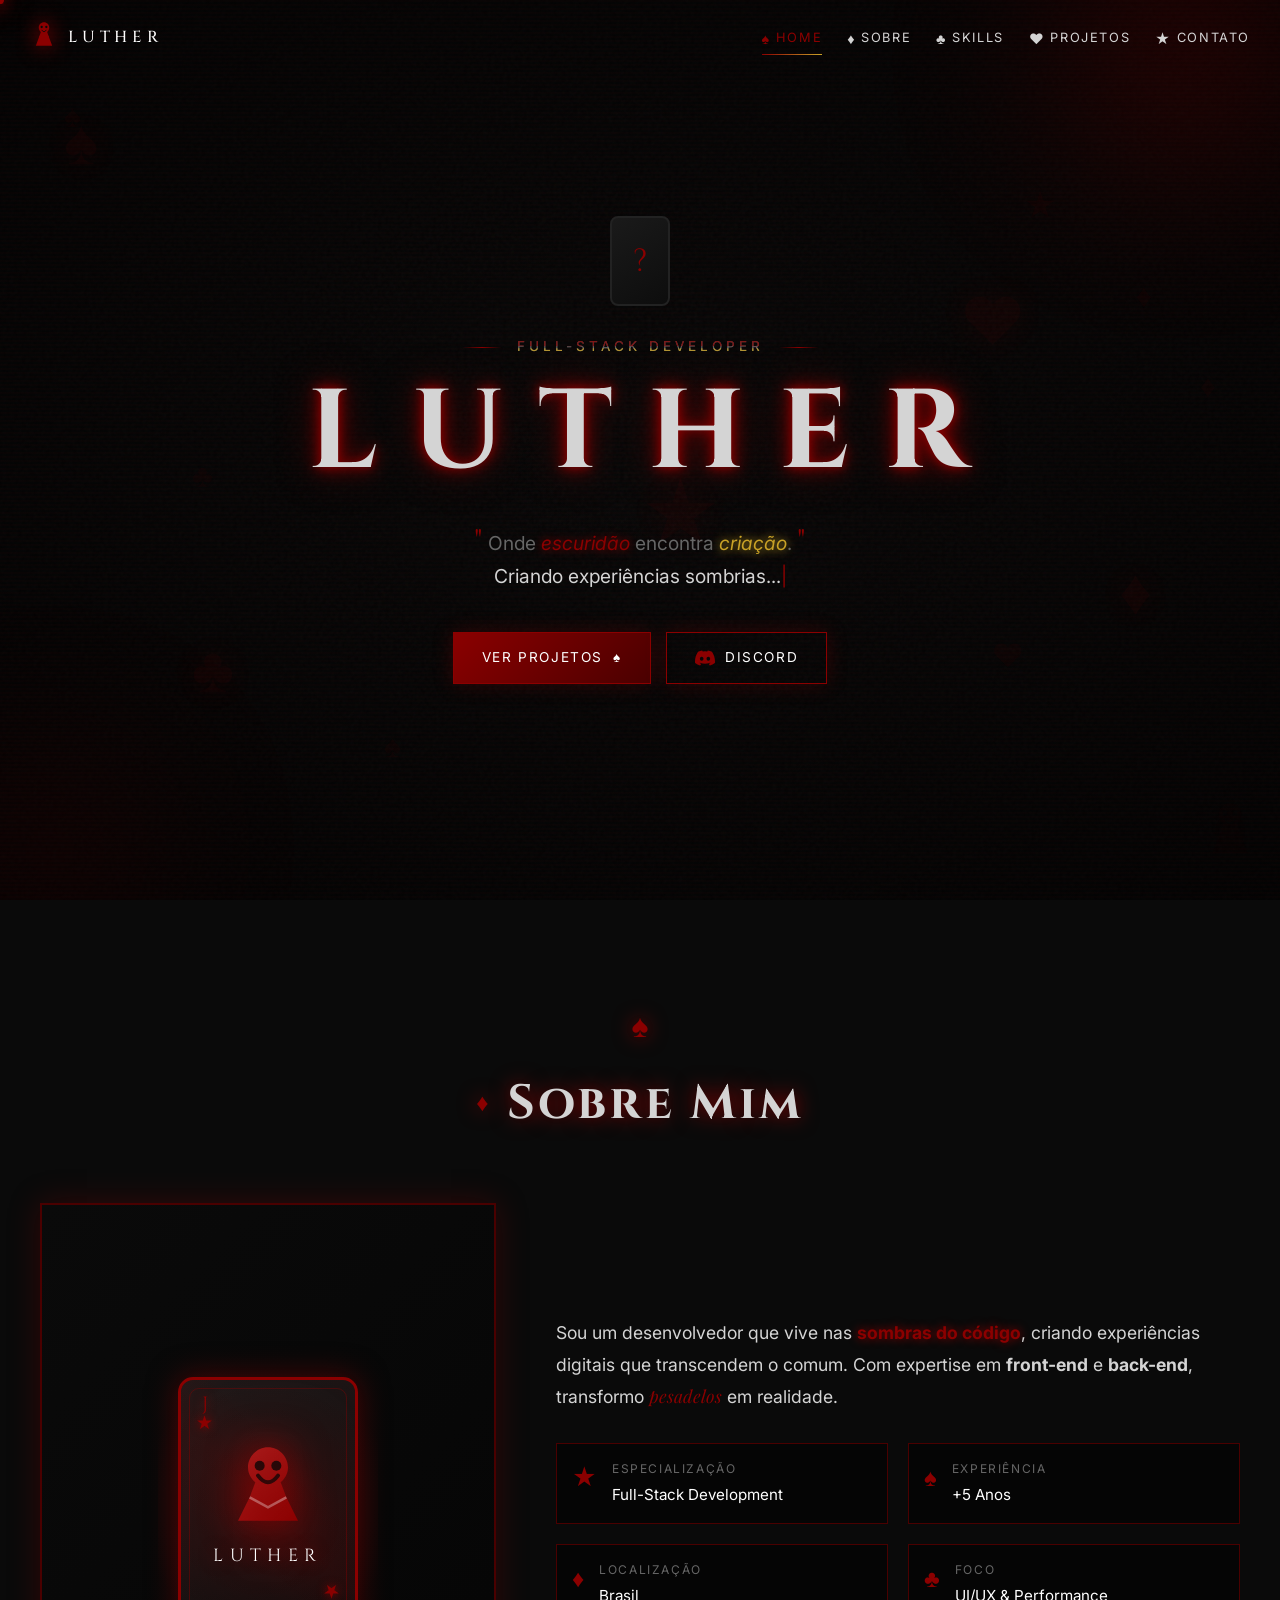
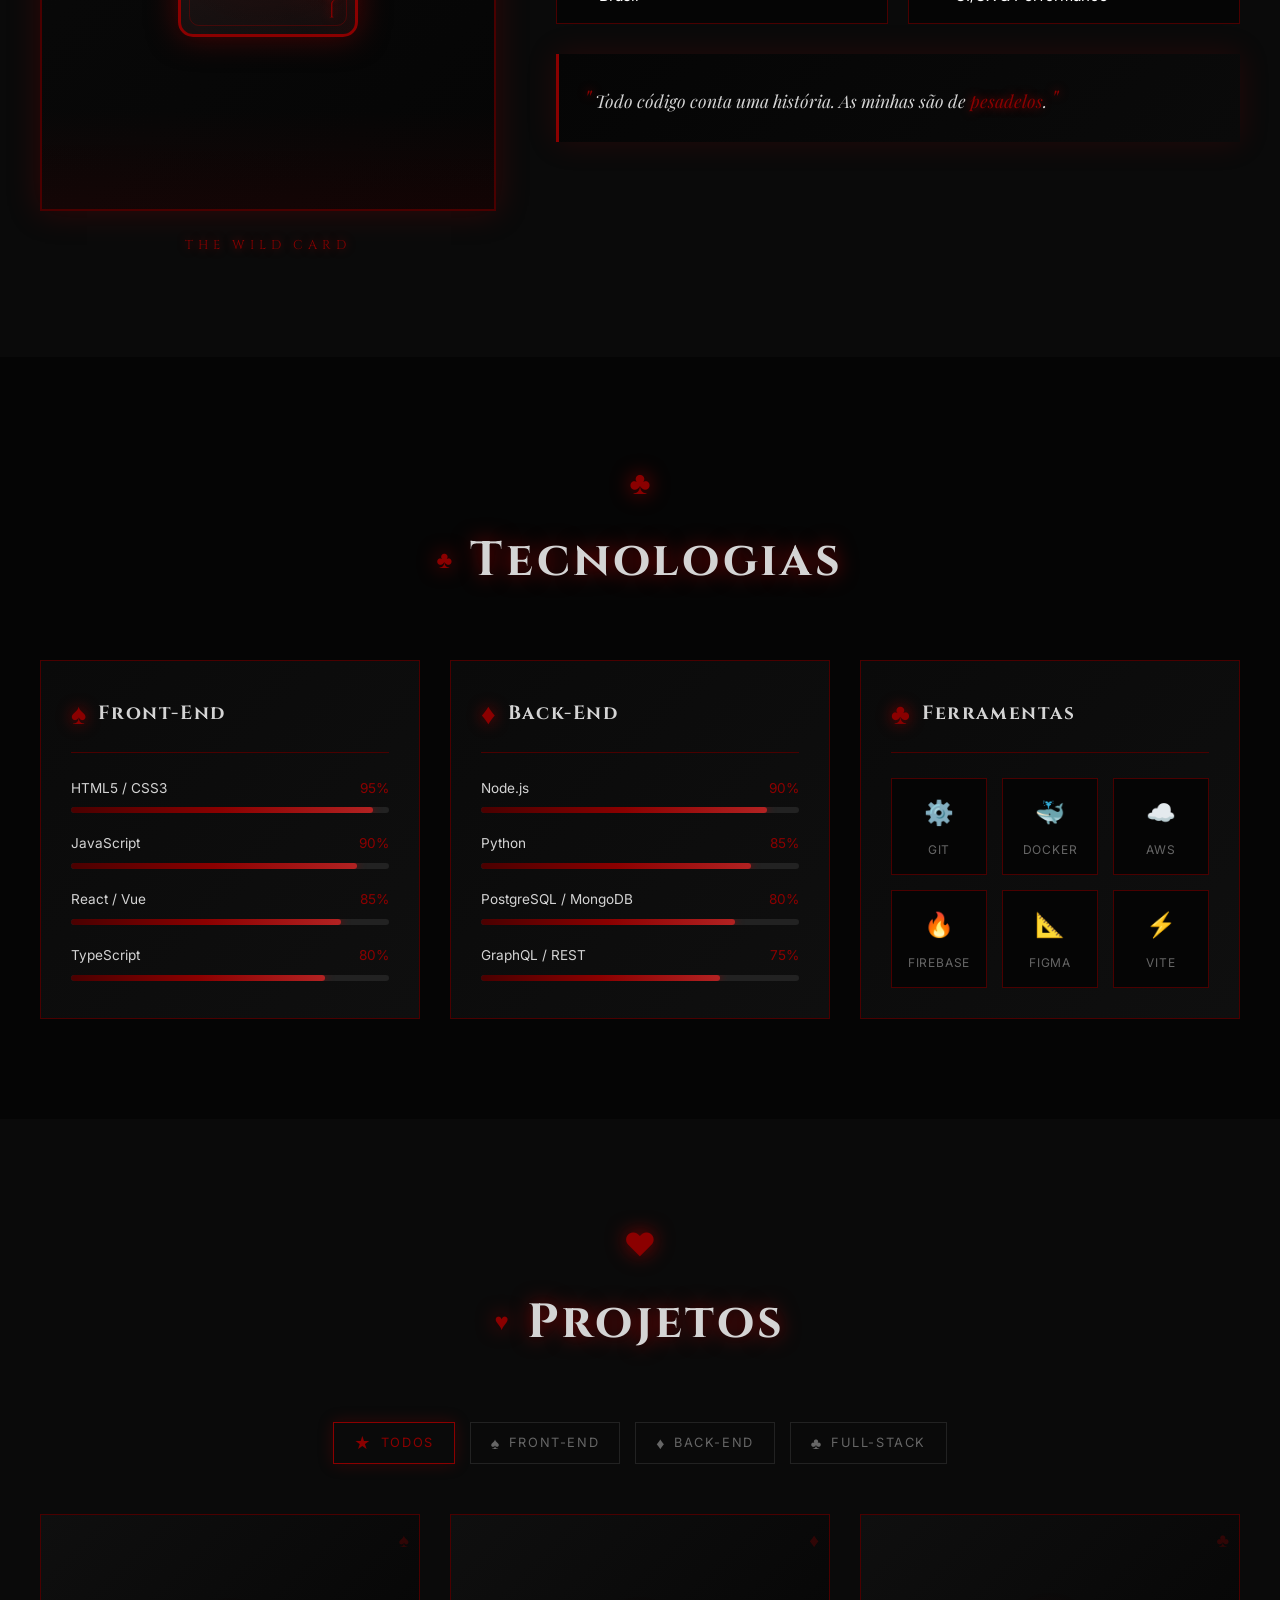
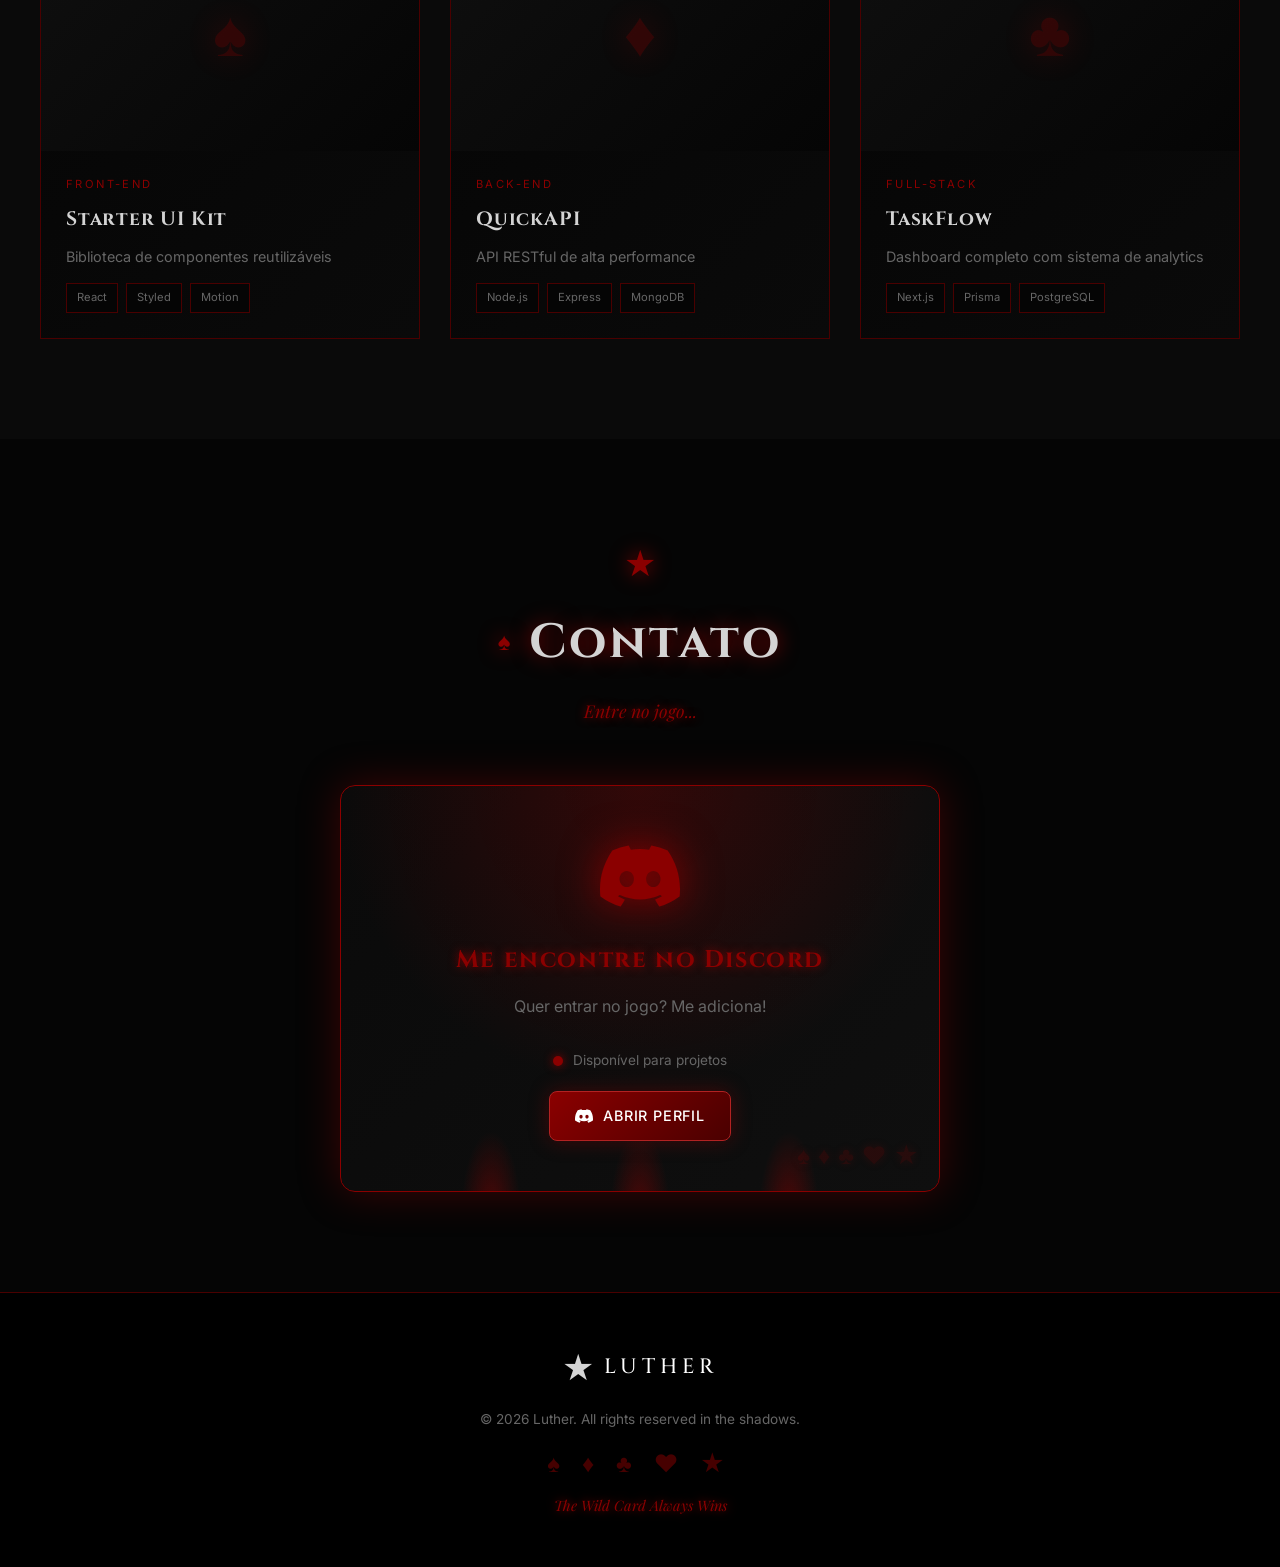
==== index.html @ d0fca0ad "Add files via upload" ====
<!DOCTYPE html>
<html lang="pt-BR">
<head>
    <meta charset="UTF-8">
    <meta name="viewport" content="width=device-width, initial-scale=1.0, maximum-scale=1.0, user-scalable=no">
    <meta name="description" content="Luther - Full-Stack Developer. Portfólio de projetos web, front-end e back-end.">
    <meta name="author" content="Luther">
    <meta name="theme-color" content="#0a0a0a">
    
    <title>Luther | Full-Stack Developer</title>
    
    <link rel="icon" type="image/svg+xml" href="favicon.svg">
    <link rel="stylesheet" href="styles.css">
    <link rel="preconnect" href="https://fonts.googleapis.com">
    <link rel="preconnect" href="https://fonts.gstatic.com" crossorigin>
    <link href="https://fonts.googleapis.com/css2?family=Cinzel:wght@400;500;600;700&family=Inter:wght@300;400;500;600&family=Playfair+Display:ital,wght@0,400;0,700;1,400&family=Creepster&display=swap" rel="stylesheet">
</head>
<body>
    <!-- Cursor estilo carta/cruz -->
    <div class="cursor-card">
        <span class="cursor-symbol">✦</span>
    </div>
    <div class="cursor-trail"></div>

    <!-- Loader com cartas em leque -->
    <div class="loader">
        <div class="loader-darkness"></div>
        <div class="cards-fan">
            <div class="fan-card fan-card-1">
                <div class="card-face">
                    <span class="card-corner-top">A<br>♠</span>
                    <span class="card-center">♠</span>
                    <span class="card-corner-bottom">A<br>♠</span>
                </div>
            </div>
            <div class="fan-card fan-card-2">
                <div class="card-face card-red">
                    <span class="card-corner-top">K<br>♥</span>
                    <span class="card-center">♥</span>
                    <span class="card-corner-bottom">K<br>♥</span>
                </div>
            </div>
            <div class="fan-card fan-card-3">
                <div class="card-face">
                    <span class="card-corner-top">Q<br>♣</span>
                    <span class="card-center">♣</span>
                    <span class="card-corner-bottom">Q<br>♣</span>
                </div>
            </div>
            <div class="fan-card fan-card-4">
                <div class="card-face card-red">
                    <span class="card-corner-top">J<br>♦</span>
                    <span class="card-center">♦</span>
                    <span class="card-corner-bottom">J<br>♦</span>
                </div>
            </div>
            <div class="fan-card fan-card-5 joker-card">
                <div class="card-face card-joker">
                    <span class="card-corner-top">★<br>J</span>
                    <span class="joker-face">
                        <svg class="joker-svg" viewBox="0 0 24 24" width="50" height="50">
                            <path d="M12 2C9.5 2 7.5 4 7.5 6.5c0 1.5.7 2.8 1.8 3.7L8 14l-3 8h14l-3-8-1.3-3.8c1.1-.9 1.8-2.2 1.8-3.7C16.5 4 14.5 2 12 2z" fill="currentColor"/>
                            <circle cx="10" cy="6" r="1.2" fill="#0a0a0a"/>
                            <circle cx="14" cy="6" r="1.2" fill="#0a0a0a"/>
                            <path d="M10 8.5c0 0 1 1.5 2 1.5s2-1.5 2-1.5" stroke="#0a0a0a" stroke-width="1" fill="none"/>
                        </svg>
                    </span>
                    <span class="card-corner-bottom">★<br>J</span>
                </div>
            </div>
        </div>
        <div class="loader-text-container">
            <span class="loader-glitch" data-text="LUTHER">LUTHER</span>
            <span class="loader-subtitle">THE GAME BEGINS...</span>
        </div>
        <div class="smoke-effect">
            <div class="smoke smoke-1"></div>
            <div class="smoke smoke-2"></div>
            <div class="smoke smoke-3"></div>
        </div>
    </div>

    <!-- Efeitos de fundo globais -->
    <div class="global-effects">
        <div class="blood-drip drip-1"></div>
        <div class="blood-drip drip-2"></div>
        <div class="blood-drip drip-3"></div>
        <div class="floating-symbols">
            <span class="float-symbol fs-1">♠</span>
            <span class="float-symbol fs-2">♦</span>
            <span class="float-symbol fs-3">♣</span>
            <span class="float-symbol fs-4">♥</span>
            <span class="float-symbol fs-5">★</span>
            <span class="float-symbol fs-6">♠</span>
            <span class="float-symbol fs-7">♦</span>
        </div>
    </div>

    <!-- Navegação -->
    <nav class="nav">
        <div class="nav-logo">
            <span class="logo-symbol joker-rotate">
                <svg class="joker-icon" viewBox="0 0 24 24" width="28" height="28">
                    <path d="M12 2C9.5 2 7.5 4 7.5 6.5c0 1.5.7 2.8 1.8 3.7L8 14l-3 8h14l-3-8-1.3-3.8c1.1-.9 1.8-2.2 1.8-3.7C16.5 4 14.5 2 12 2z" fill="currentColor"/>
                    <circle cx="10" cy="6" r="1" fill="#0a0a0a"/>
                    <circle cx="14" cy="6" r="1" fill="#0a0a0a"/>
                    <path d="M10 8.5c0 0 1 1.5 2 1.5s2-1.5 2-1.5" stroke="#0a0a0a" stroke-width="0.8" fill="none"/>
                    <path d="M8 14l4 2 4-2" stroke="currentColor" stroke-width="1" fill="none"/>
                </svg>
            </span>
            <span class="logo-text">LUTHER</span>
        </div>
        <div class="nav-menu">
            <a href="#home" class="nav-link active" data-section="home">
                <span class="link-card">♠</span>Home
            </a>
            <a href="#about" class="nav-link" data-section="about">
                <span class="link-card">♦</span>Sobre
            </a>
            <a href="#skills" class="nav-link" data-section="skills">
                <span class="link-card">♣</span>Skills
            </a>
            <a href="#projects" class="nav-link" data-section="projects">
                <span class="link-card">♥</span>Projetos
            </a>
            <a href="#contact" class="nav-link" data-section="contact">
                <span class="link-card">★</span>Contato
            </a>
        </div>
        <button class="nav-toggle" aria-label="Menu">
            <span></span>
            <span></span>
            <span></span>
        </button>
    </nav>

    <!-- Menu Mobile -->
    <div class="mobile-menu">
        <div class="mobile-menu-bg"></div>
        <div class="mobile-cards-bg">
            <span>♠</span><span>♦</span><span>♣</span><span>♥</span>
        </div>
        <div class="mobile-menu-content">
            <a href="#home" class="mobile-link">
                <span class="link-number">♠</span>
                <span class="link-text">Home</span>
            </a>
            <a href="#about" class="mobile-link">
                <span class="link-number">♦</span>
                <span class="link-text">Sobre</span>
            </a>
            <a href="#skills" class="mobile-link">
                <span class="link-number">♣</span>
                <span class="link-text">Skills</span>
            </a>
            <a href="#projects" class="mobile-link">
                <span class="link-number">♥</span>
                <span class="link-text">Projetos</span>
            </a>
            <a href="#contact" class="mobile-link">
                <span class="link-number">★</span>
                <span class="link-text">Contato</span>
            </a>
        </div>
        <div class="mobile-menu-footer">
            <span class="joker-text">★ THE WILD CARD ★</span>
        </div>
    </div>

    <!-- Indicador de progresso com efeito de sangue -->
    <div class="scroll-progress"></div>

    <main>
        <!-- Hero Section -->
        <section id="home" class="hero">
            <div class="hero-bg">
                <div class="noise"></div>
                <div class="dark-vignette"></div>
                <div class="gradient-orb orb-1"></div>
                <div class="gradient-orb orb-2"></div>
                <div class="creepy-lines"></div>
                <div class="floating-cards">
                    <div class="float-card float-card-1">♠</div>
                    <div class="float-card float-card-2">♦</div>
                    <div class="float-card float-card-3">♣</div>
                    <div class="float-card float-card-4">♥</div>
                    <div class="float-card float-card-5">★</div>
                </div>
            </div>
            
            <div class="hero-content">
                <div class="hero-card-reveal">
                    <div class="reveal-card">
                        <div class="reveal-front">?</div>
                        <div class="reveal-back">♠</div>
                    </div>
                </div>
                
                <div class="hero-subtitle">
                    <span class="line"></span>
                    <span class="text glitch-text" data-text="Full-Stack Developer">Full-Stack Developer</span>
                    <span class="line"></span>
                </div>
                
                <h1 class="hero-title creepy-title">
                    <span class="title-char" data-char="L">L</span>
                    <span class="title-char" data-char="U">U</span>
                    <span class="title-char" data-char="T">T</span>
                    <span class="title-char" data-char="H">H</span>
                    <span class="title-char" data-char="E">E</span>
                    <span class="title-char" data-char="R">R</span>
                </h1>
                
                <p class="hero-description">
                    <span class="quote-dark">"</span>
                    Onde <em class="blood-text">escuridão</em> encontra <em class="gold-text">criação</em>.
                    <span class="quote-dark">"</span>
                    <br>
                    <span class="typed-text"></span><span class="typed-cursor">|</span>
                </p>
                
                <div class="hero-cta">
                    <a href="#projects" class="btn btn-primary creepy-btn">
                        <span class="btn-bg"></span>
                        <span class="btn-text">Ver Projetos</span>
                        <span class="btn-icon">♠</span>
                    </a>
                    <a href="#contact" class="btn btn-discord creepy-btn">
                        <span class="btn-bg"></span>
                        <svg class="discord-svg" width="20" height="20" viewBox="0 0 24 24" fill="currentColor">
                            <path d="M20.317 4.37a19.791 19.791 0 0 0-4.885-1.515.074.074 0 0 0-.079.037c-.21.375-.444.864-.608 1.25a18.27 18.27 0 0 0-5.487 0 12.64 12.64 0 0 0-.617-1.25.077.077 0 0 0-.079-.037A19.736 19.736 0 0 0 3.677 4.37a.07.07 0 0 0-.032.027C.533 9.046-.32 13.58.099 18.057a.082.082 0 0 0 .031.057 19.9 19.9 0 0 0 5.993 3.03.078.078 0 0 0 .084-.028 14.09 14.09 0 0 0 1.226-1.994.076.076 0 0 0-.041-.106 13.107 13.107 0 0 1-1.872-.892.077.077 0 0 1-.008-.128 10.2 10.2 0 0 0 .372-.292.074.074 0 0 1 .077-.01c3.928 1.793 8.18 1.793 12.062 0a.074.074 0 0 1 .078.01c.12.098.246.198.373.292a.077.077 0 0 1-.006.127 12.299 12.299 0 0 1-1.873.892.077.077 0 0 0-.041.107c.36.698.772 1.362 1.225 1.993a.076.076 0 0 0 .084.028 19.839 19.839 0 0 0 6.002-3.03.077.077 0 0 0 .032-.054c.5-5.177-.838-9.674-3.549-13.66a.061.061 0 0 0-.031-.03zM8.02 15.33c-1.183 0-2.157-1.085-2.157-2.419 0-1.333.956-2.419 2.157-2.419 1.21 0 2.176 1.096 2.157 2.42 0 1.333-.956 2.418-2.157 2.418zm7.975 0c-1.183 0-2.157-1.085-2.157-2.419 0-1.333.955-2.419 2.157-2.419 1.21 0 2.176 1.096 2.157 2.42 0 1.333-.946 2.418-2.157 2.418z"/>
                        </svg>
                        <span class="btn-text">Discord</span>
                    </a>
                </div>
            </div>

            <div class="hero-joker-corner">
                <svg class="corner-joker-svg" viewBox="0 0 24 24" width="60" height="60">
                    <path d="M12 2C9.5 2 7.5 4 7.5 6.5c0 1.5.7 2.8 1.8 3.7L8 14l-3 8h14l-3-8-1.3-3.8c1.1-.9 1.8-2.2 1.8-3.7C16.5 4 14.5 2 12 2z" fill="currentColor"/>
                    <circle cx="10" cy="6" r="1" fill="#0a0a0a"/>
                    <circle cx="14" cy="6" r="1" fill="#0a0a0a"/>
                    <path d="M10 8.5c0 0 1 1.5 2 1.5s2-1.5 2-1.5" stroke="#0a0a0a" stroke-width="0.8" fill="none"/>
                </svg>
            </div>
        </section>

        <!-- Sobre Section -->
        <section id="about" class="about">
            <div class="section-bg">
                <div class="noise"></div>
                <div class="dark-vignette"></div>
            </div>
            
            <div class="container">
                <div class="section-header">
                    <span class="section-number">♠</span>
                    <h2 class="section-title creepy-section-title">
                        <span class="title-decoration">♦</span>
                        Sobre Mim
                    </h2>
                </div>

                <div class="about-content">
                    <div class="about-image">
                        <div class="image-frame creepy-frame">
                            <div class="frame-border"></div>
                            <div class="frame-corner top-left">♠</div>
                            <div class="frame-corner top-right">♦</div>
                            <div class="frame-corner bottom-left">♣</div>
                            <div class="frame-corner bottom-right">♥</div>
                            <div class="image-placeholder">
                                <div class="joker-card-display">
                                    <div class="card-inner">
                                        <div class="card-top-corner">J<br>★</div>
                                        <div class="card-center-joker">
                                            <svg class="joker-main-svg" viewBox="0 0 24 24" width="80" height="80">
                                                <defs>
                                                    <linearGradient id="jokerGrad" x1="0%" y1="0%" x2="100%" y2="100%">
                                                        <stop offset="0%" style="stop-color:#b22222"/>
                                                        <stop offset="100%" style="stop-color:#8b0000"/>
                                                    </linearGradient>
                                                </defs>
                                                <path d="M12 1C8.5 1 6 4 6 7c0 2 1 3.5 2.2 4.5L6.5 16 3 23h18l-3.5-7-1.7-4.5C17 10.5 18 9 18 7c0-3-2.5-6-6-6z" fill="url(#jokerGrad)"/>
                                                <circle cx="9.5" cy="6.5" r="1.5" fill="#0a0a0a"/>
                                                <circle cx="14.5" cy="6.5" r="1.5" fill="#0a0a0a"/>
                                                <path d="M9 9.5c0 0 1.5 2 3 2s3-2 3-2" stroke="#0a0a0a" stroke-width="1.2" fill="none" stroke-linecap="round"/>
                                                <path d="M6.5 16l5.5 3 5.5-3" stroke="#fff" stroke-width="0.8" fill="none" opacity="0.5"/>
                                            </svg>
                                        </div>
                                        <div class="card-letter">LUTHER</div>
                                        <div class="card-bottom-corner">J<br>★</div>
                                    </div>
                                    <div class="card-glow"></div>
                                </div>
                            </div>
                            <div class="frame-smoke"></div>
                        </div>
                        <div class="image-decoration">
                            <span class="deco-text">THE WILD CARD</span>
                        </div>
                    </div>

                    <div class="about-text">
                        <p class="about-intro">
                            Sou um desenvolvedor que vive nas <strong class="blood-text">sombras do código</strong>, 
                            criando experiências digitais que transcendem o comum. Com expertise em 
                            <strong>front-end</strong> e <strong>back-end</strong>, transformo 
                            <em class="creepy-em">pesadelos</em> em realidade.
                        </p>
                        <div class="about-details">
                            <div class="detail-item creepy-detail">
                                <span class="detail-icon">★</span>
                                <div class="detail-content">
                                    <span class="detail-label">Especialização</span>
                                    <span class="detail-value">Full-Stack Development</span>
                                </div>
                            </div>
                            <div class="detail-item creepy-detail">
                                <span class="detail-icon">♠</span>
                                <div class="detail-content">
                                    <span class="detail-label">Experiência</span>
                                    <span class="detail-value">+5 Anos</span>
                                </div>
                            </div>
                            <div class="detail-item creepy-detail">
                                <span class="detail-icon">♦</span>
                                <div class="detail-content">
                                    <span class="detail-label">Localização</span>
                                    <span class="detail-value">Brasil</span>
                                </div>
                            </div>
                            <div class="detail-item creepy-detail">
                                <span class="detail-icon">♣</span>
                                <div class="detail-content">
                                    <span class="detail-label">Foco</span>
                                    <span class="detail-value">UI/UX & Performance</span>
                                </div>
                            </div>
                        </div>
                        <blockquote class="about-quote creepy-quote">
                            <span class="quote-mark blood-text">"</span>
                            Todo código conta uma história. As minhas são de <span class="blood-text">pesadelos</span>.
                            <span class="quote-mark blood-text">"</span>
                        </blockquote>
                    </div>
                </div>
            </div>
        </section>

        <!-- Skills Section -->
        <section id="skills" class="skills">
            <div class="section-bg">
                <div class="noise"></div>
                <div class="dark-vignette"></div>
            </div>

            <div class="container">
                <div class="section-header">
                    <span class="section-number">♣</span>
                    <h2 class="section-title creepy-section-title">
                        <span class="title-decoration">♣</span>
                        Tecnologias
                    </h2>
                </div>

                <div class="skills-grid">
                    <div class="skill-category creepy-card">
                        <div class="category-header">
                            <span class="category-icon">♠</span>
                            <h3 class="category-title">Front-End</h3>
                        </div>
                        <div class="skills-list">
                            <div class="skill-item" data-skill="95">
                                <div class="skill-info">
                                    <span class="skill-name">HTML5 / CSS3</span>
                                    <span class="skill-percent">95%</span>
                                </div>
                                <div class="skill-bar">
                                    <div class="skill-progress blood-bar"></div>
                                </div>
                            </div>
                            <div class="skill-item" data-skill="90">
                                <div class="skill-info">
                                    <span class="skill-name">JavaScript</span>
                                    <span class="skill-percent">90%</span>
                                </div>
                                <div class="skill-bar">
                                    <div class="skill-progress blood-bar"></div>
                                </div>
                            </div>
                            <div class="skill-item" data-skill="85">
                                <div class="skill-info">
                                    <span class="skill-name">React / Vue</span>
                                    <span class="skill-percent">85%</span>
                                </div>
                                <div class="skill-bar">
                                    <div class="skill-progress blood-bar"></div>
                                </div>
                            </div>
                            <div class="skill-item" data-skill="80">
                                <div class="skill-info">
                                    <span class="skill-name">TypeScript</span>
                                    <span class="skill-percent">80%</span>
                                </div>
                                <div class="skill-bar">
                                    <div class="skill-progress blood-bar"></div>
                                </div>
                            </div>
                        </div>
                    </div>

                    <div class="skill-category creepy-card">
                        <div class="category-header">
                            <span class="category-icon">♦</span>
                            <h3 class="category-title">Back-End</h3>
                        </div>
                        <div class="skills-list">
                            <div class="skill-item" data-skill="90">
                                <div class="skill-info">
                                    <span class="skill-name">Node.js</span>
                                    <span class="skill-percent">90%</span>
                                </div>
                                <div class="skill-bar">
                                    <div class="skill-progress blood-bar"></div>
                                </div>
                            </div>
                            <div class="skill-item" data-skill="85">
                                <div class="skill-info">
                                    <span class="skill-name">Python</span>
                                    <span class="skill-percent">85%</span>
                                </div>
                                <div class="skill-bar">
                                    <div class="skill-progress blood-bar"></div>
                                </div>
                            </div>
                            <div class="skill-item" data-skill="80">
                                <div class="skill-info">
                                    <span class="skill-name">PostgreSQL / MongoDB</span>
                                    <span class="skill-percent">80%</span>
                                </div>
                                <div class="skill-bar">
                                    <div class="skill-progress blood-bar"></div>
                                </div>
                            </div>
                            <div class="skill-item" data-skill="75">
                                <div class="skill-info">
                                    <span class="skill-name">GraphQL / REST</span>
                                    <span class="skill-percent">75%</span>
                                </div>
                                <div class="skill-bar">
                                    <div class="skill-progress blood-bar"></div>
                                </div>
                            </div>
                        </div>
                    </div>

                    <div class="skill-category creepy-card">
                        <div class="category-header">
                            <span class="category-icon">♣</span>
                            <h3 class="category-title">Ferramentas</h3>
                        </div>
                        <div class="tools-grid">
                            <div class="tool-item">
                                <span class="tool-icon">⚙️</span>
                                <span class="tool-name">Git</span>
                            </div>
                            <div class="tool-item">
                                <span class="tool-icon">🐳</span>
                                <span class="tool-name">Docker</span>
                            </div>
                            <div class="tool-item">
                                <span class="tool-icon">☁️</span>
                                <span class="tool-name">AWS</span>
                            </div>
                            <div class="tool-item">
                                <span class="tool-icon">🔥</span>
                                <span class="tool-name">Firebase</span>
                            </div>
                            <div class="tool-item">
                                <span class="tool-icon">📐</span>
                                <span class="tool-name">Figma</span>
                            </div>
                            <div class="tool-item">
                                <span class="tool-icon">⚡</span>
                                <span class="tool-name">Vite</span>
                            </div>
                        </div>
                    </div>
                </div>
            </div>
        </section>

        <!-- Projetos Section -->
        <section id="projects" class="projects">
            <div class="section-bg">
                <div class="noise"></div>
                <div class="dark-vignette"></div>
            </div>

            <div class="container">
                <div class="section-header">
                    <span class="section-number">♥</span>
                    <h2 class="section-title creepy-section-title">
                        <span class="title-decoration">♥</span>
                        Projetos
                    </h2>
                </div>

                <div class="projects-filter">
                    <button class="filter-btn active" data-filter="all">
                        <span class="filter-card">★</span>Todos
                    </button>
                    <button class="filter-btn" data-filter="frontend">
                        <span class="filter-card">♠</span>Front-End
                    </button>
                    <button class="filter-btn" data-filter="backend">
                        <span class="filter-card">♦</span>Back-End
                    </button>
                    <button class="filter-btn" data-filter="fullstack">
                        <span class="filter-card">♣</span>Full-Stack
                    </button>
                </div>

                <div class="projects-grid">
                    <article class="project-card creepy-project" data-category="frontend">
                        <div class="project-image">
                            <div class="project-placeholder">
                                <span class="project-icon">♠</span>
                            </div>
                            <div class="project-overlay">
                                <button class="project-link" data-project="projects/dark-ui-kit/index.html" data-title="Starter UI Kit">
                                    <span>Ver Projeto</span>
                                    <span class="link-arrow">→</span>
                                </button>
                            </div>
                        </div>
                        <div class="project-content">
                            <span class="project-category">Front-End</span>
                            <h3 class="project-title">Starter UI Kit</h3>
                            <p class="project-description">Biblioteca de componentes reutilizáveis</p>
                            <div class="project-tech">
                                <span class="tech-tag">React</span>
                                <span class="tech-tag">Styled</span>
                                <span class="tech-tag">Motion</span>
                            </div>
                        </div>
                        <div class="project-card-corner">♠</div>
                    </article>

                    <article class="project-card creepy-project" data-category="backend">
                        <div class="project-image">
                            <div class="project-placeholder">
                                <span class="project-icon">♦</span>
                            </div>
                            <div class="project-overlay">
                                <button class="project-link" data-project="projects/quickapi/index.html" data-title="QuickAPI">
                                    <span>Ver Projeto</span>
                                    <span class="link-arrow">→</span>
                                </button>
                            </div>
                        </div>
                        <div class="project-content">
                            <span class="project-category">Back-End</span>
                            <h3 class="project-title">QuickAPI</h3>
                            <p class="project-description">API RESTful de alta performance</p>
                            <div class="project-tech">
                                <span class="tech-tag">Node.js</span>
                                <span class="tech-tag">Express</span>
                                <span class="tech-tag">MongoDB</span>
                            </div>
                        </div>
                        <div class="project-card-corner">♦</div>
                    </article>

                    <article class="project-card creepy-project" data-category="fullstack">
                        <div class="project-image">
                            <div class="project-placeholder">
                                <span class="project-icon">♣</span>
                            </div>
                            <div class="project-overlay">
                                <button class="project-link" data-project="projects/taskflow/index.html" data-title="TaskFlow">
                                    <span>Ver Projeto</span>
                                    <span class="link-arrow">→</span>
                                </button>
                            </div>
                        </div>
                        <div class="project-content">
                            <span class="project-category">Full-Stack</span>
                            <h3 class="project-title">TaskFlow</h3>
                            <p class="project-description">Dashboard completo com sistema de analytics</p>
                            <div class="project-tech">
                                <span class="tech-tag">Next.js</span>
                                <span class="tech-tag">Prisma</span>
                                <span class="tech-tag">PostgreSQL</span>
                            </div>
                        </div>
                        <div class="project-card-corner">♣</div>
                    </article>
                </div>
            </div>
        </section>

        <!-- Contato Section - Discord em vermelho -->
        <section id="contact" class="contact">
            <div class="section-bg">
                <div class="noise"></div>
                <div class="dark-vignette"></div>
                <div class="blood-glow"></div>
            </div>

            <div class="container">
                <div class="section-header">
                    <span class="section-number">★</span>
                    <h2 class="section-title creepy-section-title">
                        <span class="title-decoration">♠</span>
                        Contato
                    </h2>
                    <p class="section-subtitle creepy-subtitle">Entre no jogo...</p>
                </div>

                <div class="contact-content">
                    <div class="discord-card blood-discord">
                        <div class="discord-bg blood-bg"></div>
                        <div class="discord-flames">
                            <div class="flame flame-1"></div>
                            <div class="flame flame-2"></div>
                            <div class="flame flame-3"></div>
                        </div>
                        <div class="discord-content">
                            <div class="discord-icon blood-icon">
                                <svg viewBox="0 0 24 24" fill="currentColor">
                                    <path d="M20.317 4.37a19.791 19.791 0 0 0-4.885-1.515.074.074 0 0 0-.079.037c-.21.375-.444.864-.608 1.25a18.27 18.27 0 0 0-5.487 0 12.64 12.64 0 0 0-.617-1.25.077.077 0 0 0-.079-.037A19.736 19.736 0 0 0 3.677 4.37a.07.07 0 0 0-.032.027C.533 9.046-.32 13.58.099 18.057a.082.082 0 0 0 .031.057 19.9 19.9 0 0 0 5.993 3.03.078.078 0 0 0 .084-.028 14.09 14.09 0 0 0 1.226-1.994.076.076 0 0 0-.041-.106 13.107 13.107 0 0 1-1.872-.892.077.077 0 0 1-.008-.128 10.2 10.2 0 0 0 .372-.292.074.074 0 0 1 .077-.01c3.928 1.793 8.18 1.793 12.062 0a.074.074 0 0 1 .078.01c.12.098.246.198.373.292a.077.077 0 0 1-.006.127 12.299 12.299 0 0 1-1.873.892.077.077 0 0 0-.041.107c.36.698.772 1.362 1.225 1.993a.076.076 0 0 0 .084.028 19.839 19.839 0 0 0 6.002-3.03.077.077 0 0 0 .032-.054c.5-5.177-.838-9.674-3.549-13.66a.061.061 0 0 0-.031-.03zM8.02 15.33c-1.183 0-2.157-1.085-2.157-2.419 0-1.333.956-2.419 2.157-2.419 1.21 0 2.176 1.096 2.157 2.42 0 1.333-.956 2.418-2.157 2.418zm7.975 0c-1.183 0-2.157-1.085-2.157-2.419 0-1.333.955-2.419 2.157-2.419 1.21 0 2.176 1.096 2.157 2.42 0 1.333-.946 2.418-2.157 2.418z"/>
                                </svg>
                            </div>
                            <h3 class="discord-title blood-text">Me encontre no Discord</h3>
                            <p class="discord-text">Quer entrar no jogo? Me adiciona!</p>
                            <div class="discord-status">
                                <span class="status-dot blood-dot"></span>
                                <span class="status-text">Disponível para projetos</span>
                            </div>
                            <a href="https://discordapp.com/users/1150940661533638737" target="_blank" rel="noopener" class="discord-profile-btn">
                                <svg width="18" height="18" viewBox="0 0 24 24" fill="currentColor">
                                    <path d="M20.317 4.37a19.791 19.791 0 0 0-4.885-1.515.074.074 0 0 0-.079.037c-.21.375-.444.864-.608 1.25a18.27 18.27 0 0 0-5.487 0 12.64 12.64 0 0 0-.617-1.25.077.077 0 0 0-.079-.037A19.736 19.736 0 0 0 3.677 4.37a.07.07 0 0 0-.032.027C.533 9.046-.32 13.58.099 18.057a.082.082 0 0 0 .031.057 19.9 19.9 0 0 0 5.993 3.03.078.078 0 0 0 .084-.028 14.09 14.09 0 0 0 1.226-1.994.076.076 0 0 0-.041-.106 13.107 13.107 0 0 1-1.872-.892.077.077 0 0 1-.008-.128 10.2 10.2 0 0 0 .372-.292.074.074 0 0 1 .077-.01c3.928 1.793 8.18 1.793 12.062 0a.074.074 0 0 1 .078.01c.12.098.246.198.373.292a.077.077 0 0 1-.006.127 12.299 12.299 0 0 1-1.873.892.077.077 0 0 0-.041.107c.36.698.772 1.362 1.225 1.993a.076.076 0 0 0 .084.028 19.839 19.839 0 0 0 6.002-3.03.077.077 0 0 0 .032-.054c.5-5.177-.838-9.674-3.549-13.66a.061.061 0 0 0-.031-.03zM8.02 15.33c-1.183 0-2.157-1.085-2.157-2.419 0-1.333.956-2.419 2.157-2.419 1.21 0 2.176 1.096 2.157 2.42 0 1.333-.956 2.418-2.157 2.418zm7.975 0c-1.183 0-2.157-1.085-2.157-2.419 0-1.333.955-2.419 2.157-2.419 1.21 0 2.176 1.096 2.157 2.42 0 1.333-.946 2.418-2.157 2.418z"/>
                                </svg>
                                <span>Abrir Perfil</span>
                            </a>
                        </div>
                        <div class="discord-cards blood-cards">
                            <span>♠</span><span>♦</span><span>♣</span><span>♥</span><span>★</span>
                        </div>
                    </div>
                </div>
            </div>
        </section>
    </main>

    <!-- Project Preview Modal -->
    <div class="project-modal" id="projectModal">
        <div class="modal-overlay" id="modalOverlay"></div>
        <div class="modal-container">
            <div class="modal-header">
                <div class="modal-title-section">
                    <span class="modal-icon">♠</span>
                    <h3 class="modal-title" id="modalTitle">Projeto</h3>
                </div>
                <div class="modal-actions">
                    <a href="#" class="modal-btn-external" id="openExternal" target="_blank" rel="noopener" title="Abrir em nova aba">
                        <svg width="18" height="18" viewBox="0 0 24 24" fill="none" stroke="currentColor" stroke-width="2">
                            <path d="M18 13v6a2 2 0 0 1-2 2H5a2 2 0 0 1-2-2V8a2 2 0 0 1 2-2h6"/>
                            <polyline points="15 3 21 3 21 9"/>
                            <line x1="10" y1="14" x2="21" y2="3"/>
                        </svg>
                    </a>
                    <button class="modal-btn-close" id="closeModal" title="Fechar">
                        <svg width="24" height="24" viewBox="0 0 24 24" fill="none" stroke="currentColor" stroke-width="2">
                            <line x1="18" y1="6" x2="6" y2="18"/>
                            <line x1="6" y1="6" x2="18" y2="18"/>
                        </svg>
                    </button>
                </div>
            </div>
            <div class="modal-body">
                <div class="modal-loading" id="modalLoading">
                    <div class="loading-spinner"></div>
                    <span>Carregando projeto...</span>
                </div>
                <iframe class="project-iframe" id="projectIframe" frameborder="0"></iframe>
            </div>
        </div>
    </div>

    <!-- Footer -->
    <footer class="footer creepy-footer">
        <div class="footer-content">
            <div class="footer-logo">
                <span class="logo-symbol">★</span>
                <span class="logo-text">LUTHER</span>
            </div>
            <p class="footer-text">© 2026 Luther. All rights reserved in the shadows.</p>
            <div class="footer-decoration">
                <span class="footer-cards">♠ ♦ ♣ ♥ ★</span>
                <span class="footer-quote">The Wild Card Always Wins</span>
            </div>
        </div>
    </footer>

    <script src="script.js"></script>
</body>
</html>
---- styles.css ----
/* =====================================================
   LUTHER PORTFOLIO - DARK CREEPY JOKER THEME
   ===================================================== */

/* CSS Variables */
:root {
    --color-bg: #050505;
    --color-bg-secondary: #0a0a0a;
    --color-bg-tertiary: #0f0f0f;
    --color-blood: #8b0000;
    --color-blood-light: #b22222;
    --color-blood-dark: #4a0000;
    --color-accent: #c9a227;
    --color-text: #d4d4d4;
    --color-text-muted: #666666;
    --color-text-dark: #444444;
    --color-white: #ffffff;
    --color-black: #000000;
    --color-gray: #222222;
    --font-display: 'Cinzel', serif;
    --font-body: 'Inter', sans-serif;
    --font-accent: 'Playfair Display', serif;
    --font-creepy: 'Creepster', cursive;
    --transition-fast: 0.2s ease;
    --transition-normal: 0.4s ease;
    --transition-slow: 0.6s cubic-bezier(0.4, 0, 0.2, 1);
}

/* Reset */
*, *::before, *::after {
    margin: 0;
    padding: 0;
    box-sizing: border-box;
}

html {
    scroll-behavior: smooth;
    font-size: 16px;
    overflow-x: hidden;
}

body {
    font-family: var(--font-body);
    background-color: var(--color-bg);
    color: var(--color-text);
    line-height: 1.6;
    overflow-x: hidden;
    -webkit-font-smoothing: antialiased;
    cursor: none;
}

a { color: inherit; text-decoration: none; cursor: none; }
button { cursor: none; border: none; background: none; font-family: inherit; }
img { max-width: 100%; display: block; }

::selection {
    background-color: var(--color-blood);
    color: var(--color-white);
}

/* =====================================================
   CURSOR PERSONALIZADO - Estilo Carta/Cruz
   ===================================================== */

.cursor-card {
    position: fixed;
    width: 30px;
    height: 30px;
    pointer-events: none;
    z-index: 10001;
    transform: translate(-50%, -50%);
    opacity: 0;
    transition: opacity 0.3s, transform 0.2s;
}

.cursor-symbol {
    font-size: 24px;
    color: var(--color-blood);
    filter: drop-shadow(0 0 10px var(--color-blood));
    display: block;
    animation: cursorPulse 2s ease-in-out infinite;
}

@keyframes cursorPulse {
    0%, 100% { transform: scale(1) rotate(0deg); filter: drop-shadow(0 0 10px var(--color-blood)); }
    50% { transform: scale(1.2) rotate(180deg); filter: drop-shadow(0 0 20px var(--color-blood)); }
}

.cursor-trail {
    position: fixed;
    width: 8px;
    height: 8px;
    background: var(--color-blood);
    border-radius: 50%;
    pointer-events: none;
    z-index: 10000;
    transform: translate(-50%, -50%);
    opacity: 0;
    box-shadow: 0 0 15px var(--color-blood), 0 0 30px var(--color-blood-dark);
}

.cursor-card.active, .cursor-trail.active {
    opacity: 1;
}

.cursor-card.hover {
    transform: translate(-50%, -50%) scale(1.5);
}

.cursor-card.hover .cursor-symbol {
    color: var(--color-accent);
    filter: drop-shadow(0 0 15px var(--color-accent));
}

/* =====================================================
   LOADER - Cartas em Leque Épico
   ===================================================== */

.loader {
    position: fixed;
    inset: 0;
    background-color: var(--color-black);
    display: flex;
    flex-direction: column;
    align-items: center;
    justify-content: center;
    z-index: 9999;
    transition: opacity 1s, visibility 1s;
    overflow: hidden;
}

.loader.hidden {
    opacity: 0;
    visibility: hidden;
}

.loader-darkness {
    position: absolute;
    inset: 0;
    background: radial-gradient(circle at center, transparent 0%, var(--color-black) 70%);
    pointer-events: none;
}

/* Cartas em Leque */
.cards-fan {
    position: relative;
    width: 300px;
    height: 200px;
    display: flex;
    align-items: center;
    justify-content: center;
    margin-bottom: 40px;
}

.fan-card {
    position: absolute;
    width: 80px;
    height: 120px;
    background: linear-gradient(145deg, #1a1a1a 0%, #0d0d0d 100%);
    border: 2px solid var(--color-gray);
    border-radius: 8px;
    transform-origin: bottom center;
    animation: fanOpen 2.5s ease-out forwards;
    box-shadow: 0 10px 40px rgba(0, 0, 0, 0.8), inset 0 0 20px rgba(0, 0, 0, 0.5);
    opacity: 0;
}

.card-face {
    width: 100%;
    height: 100%;
    display: flex;
    flex-direction: column;
    align-items: center;
    justify-content: center;
    position: relative;
    color: var(--color-white);
}

.card-face.card-red {
    color: var(--color-blood);
}

.card-face.card-joker {
    background: linear-gradient(145deg, #1a0a0a 0%, #0d0505 100%);
    color: var(--color-blood);
}

.card-corner-top {
    position: absolute;
    top: 5px;
    left: 8px;
    font-size: 10px;
    line-height: 1;
    text-align: center;
}

.card-corner-bottom {
    position: absolute;
    bottom: 5px;
    right: 8px;
    font-size: 10px;
    line-height: 1;
    text-align: center;
    transform: rotate(180deg);
}

.card-center {
    font-size: 2.5rem;
    text-shadow: 0 0 20px currentColor;
}

.joker-face {
    font-size: 2.5rem;
}

.joker-emoji {
    animation: jokerShake 0.5s ease-in-out infinite;
}

@keyframes jokerShake {
    0%, 100% { transform: rotate(-5deg); }
    50% { transform: rotate(5deg); }
}

/* Animação das cartas em leque */
.fan-card-1 { animation-delay: 0s; }
.fan-card-2 { animation-delay: 0.15s; }
.fan-card-3 { animation-delay: 0.3s; }
.fan-card-4 { animation-delay: 0.45s; }
.fan-card-5 { animation-delay: 0.6s; }

@keyframes fanOpen {
    0% {
        opacity: 0;
        transform: translateY(100px) rotate(0deg) scale(0.5);
    }
    50% {
        opacity: 1;
        transform: translateY(0) rotate(0deg) scale(1);
    }
    100% {
        opacity: 1;
    }
}

.fan-card-1 { animation-name: fanOpen1; }
.fan-card-2 { animation-name: fanOpen2; }
.fan-card-3 { animation-name: fanOpen3; }
.fan-card-4 { animation-name: fanOpen4; }
.fan-card-5 { animation-name: fanOpen5; }

@keyframes fanOpen1 {
    0% { opacity: 0; transform: translateY(100px) rotate(0deg) scale(0.5); }
    50% { opacity: 1; transform: translateY(0) rotate(0deg) scale(1); }
    100% { opacity: 1; transform: rotate(-30deg) translateX(-60px); }
}

@keyframes fanOpen2 {
    0% { opacity: 0; transform: translateY(100px) rotate(0deg) scale(0.5); }
    50% { opacity: 1; transform: translateY(0) rotate(0deg) scale(1); }
    100% { opacity: 1; transform: rotate(-15deg) translateX(-30px); }
}

@keyframes fanOpen3 {
    0% { opacity: 0; transform: translateY(100px) rotate(0deg) scale(0.5); }
    50% { opacity: 1; transform: translateY(0) rotate(0deg) scale(1); }
    100% { opacity: 1; transform: rotate(0deg) translateX(0); }
}

@keyframes fanOpen4 {
    0% { opacity: 0; transform: translateY(100px) rotate(0deg) scale(0.5); }
    50% { opacity: 1; transform: translateY(0) rotate(0deg) scale(1); }
    100% { opacity: 1; transform: rotate(15deg) translateX(30px); }
}

@keyframes fanOpen5 {
    0% { opacity: 0; transform: translateY(100px) rotate(0deg) scale(0.5); }
    50% { opacity: 1; transform: translateY(0) rotate(0deg) scale(1); }
    100% { opacity: 1; transform: rotate(30deg) translateX(60px); }
}

.joker-card {
    z-index: 5;
    border-color: var(--color-blood);
    box-shadow: 0 10px 40px rgba(139, 0, 0, 0.5), inset 0 0 20px rgba(139, 0, 0, 0.2);
}

/* Texto do Loader */
.loader-text-container {
    text-align: center;
    z-index: 10;
}

.loader-glitch {
    font-family: var(--font-display);
    font-size: 3rem;
    letter-spacing: 1rem;
    color: var(--color-white);
    position: relative;
    animation: glitchText 3s infinite;
}

.loader-glitch::before,
.loader-glitch::after {
    content: attr(data-text);
    position: absolute;
    left: 0;
    top: 0;
    width: 100%;
    height: 100%;
}

.loader-glitch::before {
    color: var(--color-blood);
    animation: glitchBefore 3s infinite;
    clip-path: polygon(0 0, 100% 0, 100% 45%, 0 45%);
}

.loader-glitch::after {
    color: var(--color-accent);
    animation: glitchAfter 3s infinite;
    clip-path: polygon(0 55%, 100% 55%, 100% 100%, 0 100%);
}

@keyframes glitchText {
    0%, 100% { transform: translate(0); }
    20% { transform: translate(-2px, 2px); }
    40% { transform: translate(2px, -2px); }
    60% { transform: translate(-2px, -2px); }
    80% { transform: translate(2px, 2px); }
}

@keyframes glitchBefore {
    0%, 100% { transform: translate(0); }
    20% { transform: translate(3px, 0); }
    40% { transform: translate(-3px, 0); }
    60% { transform: translate(3px, 0); }
    80% { transform: translate(-3px, 0); }
}

@keyframes glitchAfter {
    0%, 100% { transform: translate(0); }
    20% { transform: translate(-3px, 0); }
    40% { transform: translate(3px, 0); }
    60% { transform: translate(-3px, 0); }
    80% { transform: translate(3px, 0); }
}

.loader-subtitle {
    display: block;
    font-family: var(--font-accent);
    font-style: italic;
    font-size: 1rem;
    color: var(--color-blood);
    letter-spacing: 0.3rem;
    margin-top: 20px;
    opacity: 0;
    animation: fadeInSlow 1s ease 1.5s forwards;
}

@keyframes fadeInSlow {
    to { opacity: 1; }
}

/* Efeito de fumaça */
.smoke-effect {
    position: absolute;
    bottom: 0;
    left: 0;
    right: 0;
    height: 200px;
    pointer-events: none;
}

.smoke {
    position: absolute;
    bottom: 0;
    width: 100px;
    height: 100px;
    background: radial-gradient(ellipse, rgba(139, 0, 0, 0.3) 0%, transparent 70%);
    border-radius: 50%;
    animation: smokeRise 4s ease-in-out infinite;
}

.smoke-1 { left: 20%; animation-delay: 0s; }
.smoke-2 { left: 50%; animation-delay: 1.5s; }
.smoke-3 { left: 80%; animation-delay: 3s; }

@keyframes smokeRise {
    0% { transform: translateY(0) scale(1); opacity: 0.5; }
    100% { transform: translateY(-200px) scale(2); opacity: 0; }
}

/* =====================================================
   EFEITOS GLOBAIS
   ===================================================== */

.global-effects {
    position: fixed;
    inset: 0;
    pointer-events: none;
    z-index: 1;
}

.blood-drip {
    position: absolute;
    top: 0;
    width: 3px;
    height: 0;
    background: linear-gradient(to bottom, var(--color-blood) 0%, transparent 100%);
    animation: drip 8s ease-in-out infinite;
}

.drip-1 { left: 10%; animation-delay: 0s; }
.drip-2 { left: 50%; animation-delay: 3s; }
.drip-3 { left: 85%; animation-delay: 6s; }

@keyframes drip {
    0%, 100% { height: 0; opacity: 0; }
    10% { opacity: 1; }
    50% { height: 150px; opacity: 1; }
    60% { opacity: 0; }
}

.floating-symbols {
    position: absolute;
    inset: 0;
}

.float-symbol {
    position: absolute;
    font-size: 2rem;
    color: var(--color-blood);
    opacity: 0.05;
    animation: floatSymbol 20s linear infinite;
}

.fs-1 { top: 10%; left: 5%; animation-delay: 0s; }
.fs-2 { top: 30%; right: 10%; animation-delay: -3s; }
.fs-3 { top: 50%; left: 15%; animation-delay: -6s; }
.fs-4 { top: 70%; right: 20%; animation-delay: -9s; }
.fs-5 { top: 20%; left: 80%; animation-delay: -12s; }
.fs-6 { top: 80%; left: 30%; animation-delay: -15s; }
.fs-7 { top: 40%; right: 5%; animation-delay: -18s; }

@keyframes floatSymbol {
    0% { transform: translateY(0) rotate(0deg); opacity: 0.05; }
    50% { transform: translateY(-50px) rotate(180deg); opacity: 0.1; }
    100% { transform: translateY(0) rotate(360deg); opacity: 0.05; }
}

/* =====================================================
   SCROLL PROGRESS
   ===================================================== */

.scroll-progress {
    position: fixed;
    top: 0;
    left: 0;
    height: 3px;
    background: linear-gradient(90deg, var(--color-blood-dark), var(--color-blood), var(--color-blood-light));
    z-index: 1001;
    width: 0%;
    box-shadow: 0 0 10px var(--color-blood);
}

/* =====================================================
   NAVEGAÇÃO
   ===================================================== */

.nav {
    position: fixed;
    top: 0;
    left: 0;
    width: 100%;
    padding: 15px 30px;
    display: flex;
    justify-content: space-between;
    align-items: center;
    z-index: 1000;
    transition: background-color 0.3s, padding 0.3s;
}

.nav.scrolled {
    background-color: rgba(5, 5, 5, 0.95);
    backdrop-filter: blur(10px);
    padding: 10px 30px;
    border-bottom: 1px solid var(--color-blood-dark);
}

.nav-logo {
    display: flex;
    align-items: center;
    gap: 10px;
}

.logo-symbol {
    font-size: 1.8rem;
    transition: transform 0.5s;
}

.joker-rotate:hover {
    animation: jokerSpin 0.5s ease;
}

/* Joker SVG Styles */
.joker-icon {
    color: var(--color-blood);
    filter: drop-shadow(0 0 10px var(--color-blood));
    transition: all 0.3s ease;
}

.joker-icon:hover {
    filter: drop-shadow(0 0 20px var(--color-blood));
    transform: scale(1.1);
}

.joker-svg {
    color: var(--color-blood);
    filter: drop-shadow(0 0 15px var(--color-blood));
    animation: jokerGlow 2s ease-in-out infinite;
}

@keyframes jokerGlow {
    0%, 100% { filter: drop-shadow(0 0 15px var(--color-blood)); }
    50% { filter: drop-shadow(0 0 25px var(--color-blood-light)); }
}

.corner-joker-svg {
    color: var(--color-blood);
    opacity: 0.15;
    filter: drop-shadow(0 0 20px var(--color-blood));
}

@keyframes jokerSpin {
    0% { transform: rotate(0deg) scale(1); }
    50% { transform: rotate(180deg) scale(1.3); }
    100% { transform: rotate(360deg) scale(1); }
}

.logo-text {
    font-family: var(--font-display);
    font-size: 1rem;
    letter-spacing: 0.3rem;
    font-weight: 500;
    color: var(--color-white);
}

.nav-menu {
    display: flex;
    gap: 25px;
}

.nav-link {
    display: flex;
    align-items: center;
    gap: 5px;
    font-size: 0.8rem;
    letter-spacing: 0.1rem;
    text-transform: uppercase;
    position: relative;
    padding: 5px 0;
    transition: color 0.3s;
}

.link-card {
    font-size: 0.9rem;
    transition: transform 0.3s;
}

.nav-link:hover .link-card {
    transform: rotate(15deg) scale(1.2);
}

.nav-link::after {
    content: '';
    position: absolute;
    bottom: 0;
    left: 0;
    width: 0%;
    height: 1px;
    background: linear-gradient(90deg, var(--color-blood), var(--color-accent));
    transition: width 0.3s;
}

.nav-link:hover, .nav-link.active { color: var(--color-blood); }
.nav-link:hover::after, .nav-link.active::after { width: 100%; }

/* Nav Toggle */
.nav-toggle {
    display: none;
    flex-direction: column;
    gap: 5px;
    padding: 5px;
    z-index: 1001;
}

.nav-toggle span {
    display: block;
    width: 25px;
    height: 2px;
    background-color: var(--color-blood);
    transition: transform 0.3s, opacity 0.3s;
}

.nav-toggle.active span:nth-child(1) { transform: rotate(45deg) translate(5px, 5px); }
.nav-toggle.active span:nth-child(2) { opacity: 0; }
.nav-toggle.active span:nth-child(3) { transform: rotate(-45deg) translate(5px, -5px); }

/* Mobile Menu */
.mobile-menu {
    position: fixed;
    inset: 0;
    background-color: var(--color-bg);
    z-index: 999;
    display: flex;
    flex-direction: column;
    justify-content: center;
    align-items: center;
    opacity: 0;
    visibility: hidden;
    transition: opacity 0.4s, visibility 0.4s;
}

.mobile-menu.active {
    opacity: 1;
    visibility: visible;
}

.mobile-cards-bg {
    position: absolute;
    inset: 0;
    display: flex;
    justify-content: space-around;
    align-items: center;
    opacity: 0.03;
    font-size: 15rem;
    color: var(--color-blood);
}

.mobile-menu-content {
    display: flex;
    flex-direction: column;
    gap: 25px;
    text-align: center;
    z-index: 1;
}

.mobile-link {
    display: flex;
    align-items: center;
    justify-content: center;
    gap: 15px;
    font-family: var(--font-display);
    font-size: 1.5rem;
    letter-spacing: 0.2rem;
    opacity: 0;
    transform: translateY(20px);
    transition: color 0.3s, opacity 0.4s, transform 0.4s;
}

.mobile-menu.active .mobile-link {
    opacity: 1;
    transform: translateY(0);
}

.mobile-menu.active .mobile-link:nth-child(1) { transition-delay: 0.1s; }
.mobile-menu.active .mobile-link:nth-child(2) { transition-delay: 0.15s; }
.mobile-menu.active .mobile-link:nth-child(3) { transition-delay: 0.2s; }
.mobile-menu.active .mobile-link:nth-child(4) { transition-delay: 0.25s; }
.mobile-menu.active .mobile-link:nth-child(5) { transition-delay: 0.3s; }

.mobile-link:hover { color: var(--color-blood); }

.link-number {
    font-size: 1.5rem;
    color: var(--color-blood);
}

.mobile-menu-footer {
    position: absolute;
    bottom: 40px;
    z-index: 1;
}

.joker-text {
    font-family: var(--font-display);
    font-size: 1rem;
    color: var(--color-blood);
    letter-spacing: 0.5rem;
    text-shadow: 0 0 20px var(--color-blood);
}

/* =====================================================
   NOISE TEXTURE
   ===================================================== */

.noise {
    position: absolute;
    inset: 0;
    background-image: url("data:image/svg+xml,%3Csvg viewBox='0 0 256 256' xmlns='http://www.w3.org/2000/svg'%3E%3Cfilter id='noise'%3E%3CfeTurbulence type='fractalNoise' baseFrequency='0.9' numOctaves='4' stitchTiles='stitch'/%3E%3C/filter%3E%3Crect width='100%25' height='100%25' filter='url(%23noise)'/%3E%3C/svg%3E");
    opacity: 0.04;
    pointer-events: none;
}

.dark-vignette {
    position: absolute;
    inset: 0;
    background: radial-gradient(ellipse at center, transparent 0%, var(--color-black) 100%);
    opacity: 0.6;
    pointer-events: none;
}

/* =====================================================
   HERO SECTION
   ===================================================== */

.hero {
    position: relative;
    min-height: 100vh;
    min-height: 100dvh;
    display: flex;
    align-items: center;
    justify-content: center;
    overflow: hidden;
    padding: 20px;
}

.hero-bg {
    position: absolute;
    inset: 0;
    z-index: -1;
}

.creepy-lines {
    position: absolute;
    inset: 0;
    background: repeating-linear-gradient(
        0deg,
        transparent,
        transparent 2px,
        rgba(139, 0, 0, 0.03) 2px,
        rgba(139, 0, 0, 0.03) 4px
    );
    pointer-events: none;
    animation: scanlines 8s linear infinite;
}

@keyframes scanlines {
    0% { transform: translateY(0); }
    100% { transform: translateY(4px); }
}

.gradient-orb {
    position: absolute;
    border-radius: 50%;
    filter: blur(80px);
    opacity: 0.3;
}

.orb-1 {
    width: 400px;
    height: 400px;
    background: radial-gradient(circle, var(--color-blood) 0%, transparent 70%);
    top: -150px;
    right: -100px;
    animation: orbMove1 15s ease-in-out infinite;
}

.orb-2 {
    width: 300px;
    height: 300px;
    background: radial-gradient(circle, var(--color-blood-dark) 0%, transparent 70%);
    bottom: -100px;
    left: -100px;
    animation: orbMove2 12s ease-in-out infinite;
}

@keyframes orbMove1 {
    0%, 100% { transform: translate(0, 0); }
    50% { transform: translate(-30px, 30px); }
}

@keyframes orbMove2 {
    0%, 100% { transform: translate(0, 0); }
    50% { transform: translate(30px, -30px); }
}

/* Floating Cards */
.floating-cards {
    position: absolute;
    inset: 0;
    overflow: hidden;
    pointer-events: none;
}

.float-card {
    position: absolute;
    font-size: 4rem;
    color: var(--color-blood);
    opacity: 0.08;
    animation: floatCard 20s linear infinite;
    text-shadow: 0 0 30px var(--color-blood);
}

.float-card-1 { top: 10%; left: 5%; animation-delay: 0s; }
.float-card-2 { top: 60%; right: 10%; animation-delay: -5s; }
.float-card-3 { bottom: 20%; left: 15%; animation-delay: -10s; }
.float-card-4 { top: 30%; right: 20%; animation-delay: -15s; }
.float-card-5 { top: 50%; left: 50%; animation-delay: -8s; font-size: 5rem; }

@keyframes floatCard {
    0% { transform: translateY(0) rotate(0deg); opacity: 0.08; }
    25% { opacity: 0.15; }
    50% { transform: translateY(-100px) rotate(180deg); opacity: 0.08; }
    75% { opacity: 0.15; }
    100% { transform: translateY(0) rotate(360deg); opacity: 0.08; }
}

/* Hero Content */
.hero-content {
    text-align: center;
    max-width: 900px;
    width: 100%;
    padding: 0 20px;
    z-index: 2;
}

.hero-card-reveal {
    margin-bottom: 30px;
    perspective: 1000px;
}

.reveal-card {
    width: 60px;
    height: 90px;
    margin: 0 auto;
    position: relative;
    transform-style: preserve-3d;
    animation: cardFlip 4s ease-in-out infinite;
}

.reveal-front, .reveal-back {
    position: absolute;
    inset: 0;
    display: flex;
    align-items: center;
    justify-content: center;
    backface-visibility: hidden;
    border-radius: 8px;
    font-size: 2rem;
    font-family: var(--font-display);
}

.reveal-front {
    background: linear-gradient(145deg, #1a1a1a 0%, #0d0d0d 100%);
    border: 2px solid var(--color-gray);
    color: var(--color-blood);
}

.reveal-back {
    background: linear-gradient(145deg, var(--color-blood-dark) 0%, var(--color-blood) 100%);
    border: 2px solid var(--color-blood);
    color: var(--color-white);
    transform: rotateY(180deg);
}

@keyframes cardFlip {
    0%, 40% { transform: rotateY(0deg); }
    50%, 90% { transform: rotateY(180deg); }
    100% { transform: rotateY(360deg); }
}

.hero-subtitle {
    display: flex;
    align-items: center;
    justify-content: center;
    gap: 15px;
    margin-bottom: 20px;
    opacity: 0;
    animation: fadeInUp 0.8s ease 0.3s forwards;
}

.hero-subtitle .line {
    width: 40px;
    height: 1px;
    background: linear-gradient(90deg, transparent, var(--color-blood), transparent);
}

.hero-subtitle .text {
    font-size: 0.85rem;
    letter-spacing: 0.25rem;
    text-transform: uppercase;
    color: var(--color-text-muted);
}

.glitch-text {
    position: relative;
}

.glitch-text::before,
.glitch-text::after {
    content: attr(data-text);
    position: absolute;
    left: 0;
    top: 0;
    opacity: 0.8;
}

.glitch-text::before {
    color: var(--color-blood);
    animation: glitch1 2s infinite;
    clip-path: polygon(0 0, 100% 0, 100% 45%, 0 45%);
}

.glitch-text::after {
    color: var(--color-accent);
    animation: glitch2 2s infinite;
    clip-path: polygon(0 55%, 100% 55%, 100% 100%, 0 100%);
}

@keyframes glitch1 {
    0%, 100% { transform: translate(0); }
    20% { transform: translate(-2px, 1px); }
    40% { transform: translate(2px, -1px); }
    60% { transform: translate(-1px, 2px); }
    80% { transform: translate(1px, -2px); }
}

@keyframes glitch2 {
    0%, 100% { transform: translate(0); }
    20% { transform: translate(2px, -1px); }
    40% { transform: translate(-2px, 1px); }
    60% { transform: translate(1px, -2px); }
    80% { transform: translate(-1px, 2px); }
}

.hero-title {
    font-family: var(--font-display);
    font-size: clamp(2.5rem, 12vw, 7rem);
    font-weight: 700;
    letter-spacing: 0.2rem;
    line-height: 1;
    margin-bottom: 25px;
    opacity: 0;
    animation: fadeInUp 0.8s ease 0.5s forwards;
    white-space: nowrap;
}

.creepy-title {
    text-shadow: 
        0 0 10px var(--color-blood),
        0 0 20px var(--color-blood),
        0 0 40px var(--color-blood-dark);
}

.title-char {
    display: inline-block;
    transition: all 0.3s ease;
    position: relative;
}

.title-char:hover {
    transform: translateY(-15px) scale(1.1);
    color: var(--color-blood);
    text-shadow: 
        0 0 20px var(--color-blood),
        0 0 40px var(--color-blood),
        0 5px 10px rgba(0,0,0,0.5);
}

.hero-description {
    font-size: clamp(1rem, 2.5vw, 1.2rem);
    color: var(--color-text-muted);
    margin-bottom: 40px;
    opacity: 0;
    animation: fadeInUp 0.8s ease 0.7s forwards;
}

.quote-dark {
    font-size: 1.5em;
    color: var(--color-blood);
    font-family: var(--font-accent);
}

.blood-text {
    color: var(--color-blood) !important;
    text-shadow: 0 0 10px var(--color-blood);
}

.gold-text {
    color: var(--color-accent) !important;
    text-shadow: 0 0 10px var(--color-accent);
}

.typed-text {
    color: var(--color-text);
}

.typed-cursor {
    color: var(--color-blood);
    animation: blink 1s infinite;
}

@keyframes blink {
    0%, 50% { opacity: 1; }
    51%, 100% { opacity: 0; }
}

/* Hero CTA */
.hero-cta {
    display: flex;
    justify-content: center;
    gap: 15px;
    flex-wrap: wrap;
    opacity: 0;
    animation: fadeInUp 0.8s ease 0.9s forwards;
}

@keyframes fadeInUp {
    from { opacity: 0; transform: translateY(30px); }
    to { opacity: 1; transform: translateY(0); }
}

/* Buttons */
.btn {
    display: inline-flex;
    align-items: center;
    gap: 10px;
    padding: 14px 28px;
    font-size: 0.85rem;
    letter-spacing: 0.1rem;
    text-transform: uppercase;
    position: relative;
    overflow: hidden;
    transition: all 0.3s;
}

.creepy-btn {
    border: 1px solid var(--color-blood);
    box-shadow: 0 0 20px rgba(139, 0, 0, 0.3);
}

.creepy-btn:hover {
    box-shadow: 0 0 30px rgba(139, 0, 0, 0.5);
}

.btn-bg {
    position: absolute;
    inset: 0;
    background: linear-gradient(135deg, var(--color-blood) 0%, var(--color-blood-dark) 100%);
    transform: scaleX(0);
    transform-origin: right;
    transition: transform 0.4s ease;
    z-index: -1;
}

.btn-primary {
    background: linear-gradient(135deg, var(--color-blood) 0%, var(--color-blood-dark) 100%);
    color: var(--color-white);
}

.btn-primary .btn-bg { transform: scaleX(1); }

.btn-primary:hover .btn-bg {
    transform: scaleX(0);
    transform-origin: left;
}

.btn-icon {
    transition: transform 0.3s;
}

.btn:hover .btn-icon {
    transform: translateX(5px);
}

.btn-discord {
    background-color: transparent;
    color: var(--color-white);
    border: 1px solid var(--color-blood);
}

.btn-discord .discord-svg {
    transition: transform 0.3s;
    color: var(--color-blood);
}

.btn-discord:hover {
    background-color: var(--color-blood);
}

.btn-discord:hover .discord-svg {
    transform: scale(1.2);
    color: var(--color-white);
}

/* Hero Scroll - Tema Joker */
.hero-scroll {
    position: fixed;
    bottom: 25px;
    left: 50%;
    transform: translateX(-50%);
    display: flex;
    flex-direction: column;
    align-items: center;
    gap: 8px;
    opacity: 0;
    animation: fadeInUp 0.8s ease 1.2s forwards, hideScrollOnScroll 0.3s ease forwards paused;
    z-index: 100;
    pointer-events: none;
}

.scroll-card {
    width: 35px;
    height: 50px;
    background: linear-gradient(145deg, #1a1a1a 0%, #0a0a0a 100%);
    border: 2px solid var(--color-blood);
    border-radius: 5px;
    display: flex;
    flex-direction: column;
    align-items: center;
    justify-content: space-between;
    padding: 5px 0;
    position: relative;
    box-shadow: 0 0 15px rgba(139, 0, 0, 0.5);
    animation: cardGlow 2s ease-in-out infinite;
}

@keyframes cardGlow {
    0%, 100% { box-shadow: 0 0 15px rgba(139, 0, 0, 0.5); }
    50% { box-shadow: 0 0 25px rgba(139, 0, 0, 0.8); }
}

.scroll-card-symbol {
    font-size: 0.9rem;
    color: var(--color-blood);
    text-shadow: 0 0 10px var(--color-blood);
}

.scroll-card-arrow {
    display: flex;
    flex-direction: column;
    align-items: center;
    gap: 2px;
}

.scroll-card-arrow span {
    width: 8px;
    height: 8px;
    border-right: 2px solid var(--color-blood);
    border-bottom: 2px solid var(--color-blood);
    transform: rotate(45deg);
    animation: scrollArrow 1.5s ease-in-out infinite;
    opacity: 0;
}

.scroll-card-arrow span:nth-child(1) { animation-delay: 0s; }
.scroll-card-arrow span:nth-child(2) { animation-delay: 0.2s; }
.scroll-card-arrow span:nth-child(3) { animation-delay: 0.4s; }

@keyframes scrollArrow {
    0% { opacity: 0; transform: rotate(45deg) translateY(-5px); }
    50% { opacity: 1; }
    100% { opacity: 0; transform: rotate(45deg) translateY(5px); }
}

.scroll-text {
    font-size: 0.65rem;
    letter-spacing: 0.15rem;
    text-transform: uppercase;
    color: var(--color-blood);
    text-shadow: 0 0 10px var(--color-blood);
}

/* Removendo estilos antigos do mouse */
.mouse {
    display: none;
}

.wheel {
    display: none;
}

/* Hero Corner Joker */
.hero-joker-corner {
    position: absolute;
    bottom: 20px;
    right: 20px;
    font-size: 3rem;
    opacity: 0.1;
    animation: cornerFloat 5s ease-in-out infinite;
}

@keyframes cornerFloat {
    0%, 100% { transform: rotate(-10deg); }
    50% { transform: rotate(10deg); }
}

/* =====================================================
   SECTIONS COMMON
   ===================================================== */

section {
    position: relative;
    padding: 100px 20px;
}

.section-bg {
    position: absolute;
    inset: 0;
    z-index: -1;
}

.container {
    max-width: 1200px;
    margin: 0 auto;
}

.section-header {
    text-align: center;
    margin-bottom: 60px;
}

.section-number {
    font-size: 2rem;
    color: var(--color-blood);
    display: block;
    margin-bottom: 15px;
    text-shadow: 0 0 20px var(--color-blood);
}

.section-title {
    font-family: var(--font-display);
    font-size: clamp(2rem, 5vw, 3rem);
    letter-spacing: 0.2rem;
    display: flex;
    align-items: center;
    justify-content: center;
    gap: 15px;
}

.creepy-section-title {
    text-shadow: 0 0 20px var(--color-blood);
}

.title-decoration {
    color: var(--color-blood);
    font-size: 1.5rem;
}

.section-subtitle {
    font-family: var(--font-accent);
    font-style: italic;
    font-size: 1.1rem;
    color: var(--color-text-muted);
    margin-top: 15px;
}

.creepy-subtitle {
    color: var(--color-blood);
    text-shadow: 0 0 10px var(--color-blood);
}

/* =====================================================
   ABOUT SECTION
   ===================================================== */

.about {
    background-color: var(--color-bg-secondary);
}

.about-content {
    display: grid;
    grid-template-columns: 1fr 1.5fr;
    gap: 60px;
    align-items: center;
}

.about-image {
    position: relative;
}

.image-frame {
    position: relative;
    aspect-ratio: 3/4;
    background-color: var(--color-bg);
    border: 2px solid var(--color-gray);
    overflow: hidden;
}

.creepy-frame {
    border-color: var(--color-blood-dark);
    box-shadow: 0 0 30px rgba(139, 0, 0, 0.3);
}

.frame-border {
    position: absolute;
    inset: 10px;
    border: 1px solid var(--color-blood);
    opacity: 0.5;
}

.frame-corner {
    position: absolute;
    font-size: 1.2rem;
    color: var(--color-blood);
    opacity: 0.5;
}

.frame-corner.top-left { top: 15px; left: 15px; }
.frame-corner.top-right { top: 15px; right: 15px; }
.frame-corner.bottom-left { bottom: 15px; left: 15px; }
.frame-corner.bottom-right { bottom: 15px; right: 15px; }

.image-placeholder {
    position: absolute;
    inset: 0;
    display: flex;
    align-items: center;
    justify-content: center;
    background: linear-gradient(135deg, var(--color-bg-secondary) 0%, var(--color-bg) 100%);
}

/* Joker Card Display - Estiloso */
.joker-card-display {
    position: relative;
    width: 180px;
    height: 260px;
    perspective: 1000px;
}

.card-inner {
    width: 100%;
    height: 100%;
    background: linear-gradient(145deg, #1a1a1a 0%, #0d0d0d 100%);
    border: 3px solid var(--color-blood);
    border-radius: 15px;
    position: relative;
    display: flex;
    flex-direction: column;
    align-items: center;
    justify-content: center;
    box-shadow: 
        0 0 30px rgba(139, 0, 0, 0.5),
        inset 0 0 60px rgba(139, 0, 0, 0.1);
    animation: cardFloat 4s ease-in-out infinite;
    overflow: hidden;
}

.card-inner::before {
    content: '';
    position: absolute;
    inset: 8px;
    border: 1px solid var(--color-blood);
    border-radius: 10px;
    opacity: 0.4;
}

.card-inner::after {
    content: '';
    position: absolute;
    top: -50%;
    left: -50%;
    width: 200%;
    height: 200%;
    background: linear-gradient(
        45deg,
        transparent 40%,
        rgba(139, 0, 0, 0.1) 50%,
        transparent 60%
    );
    animation: cardShine 3s ease-in-out infinite;
}

@keyframes cardFloat {
    0%, 100% { transform: translateY(0) rotateY(0deg); }
    25% { transform: translateY(-10px) rotateY(5deg); }
    75% { transform: translateY(-10px) rotateY(-5deg); }
}

@keyframes cardShine {
    0% { transform: translateX(-100%) rotate(45deg); }
    100% { transform: translateX(100%) rotate(45deg); }
}

.card-top-corner {
    position: absolute;
    top: 15px;
    left: 15px;
    font-family: var(--font-display);
    font-size: 1.2rem;
    line-height: 1;
    text-align: center;
    color: var(--color-blood);
    text-shadow: 0 0 10px var(--color-blood);
}

.card-bottom-corner {
    position: absolute;
    bottom: 15px;
    right: 15px;
    font-family: var(--font-display);
    font-size: 1.2rem;
    line-height: 1;
    text-align: center;
    color: var(--color-blood);
    text-shadow: 0 0 10px var(--color-blood);
    transform: rotate(180deg);
}

.card-center-joker {
    margin-bottom: 10px;
    animation: jokerPulse 2s ease-in-out infinite;
}

@keyframes jokerPulse {
    0%, 100% { transform: scale(1); }
    50% { transform: scale(1.05); }
}

.joker-main-svg {
    filter: drop-shadow(0 0 20px var(--color-blood));
}

.card-letter {
    font-family: var(--font-display);
    font-size: 1.1rem;
    letter-spacing: 0.4rem;
    color: var(--color-white);
    text-shadow: 0 0 15px var(--color-blood);
    position: relative;
    z-index: 2;
}

.card-glow {
    position: absolute;
    inset: -20px;
    background: radial-gradient(circle at center, rgba(139, 0, 0, 0.3) 0%, transparent 70%);
    pointer-events: none;
    animation: glowPulse 3s ease-in-out infinite;
}

@keyframes glowPulse {
    0%, 100% { opacity: 0.5; transform: scale(1); }
    50% { opacity: 0.8; transform: scale(1.1); }
}

.placeholder-card {
    display: flex;
    flex-direction: column;
    align-items: center;
    gap: 10px;
}

.joker-placeholder .card-symbol {
    font-size: 4rem;
    animation: jokerBob 2s ease-in-out infinite;
}

@keyframes jokerBob {
    0%, 100% { transform: translateY(0) rotate(-5deg); }
    50% { transform: translateY(-10px) rotate(5deg); }
}

.placeholder-card .card-letter {
    font-family: var(--font-display);
    font-size: 3rem;
    letter-spacing: 0.5rem;
    color: var(--color-blood);
    text-shadow: 0 0 20px var(--color-blood);
}

.frame-smoke {
    position: absolute;
    bottom: 0;
    left: 0;
    right: 0;
    height: 100px;
    background: linear-gradient(to top, var(--color-blood-dark), transparent);
    opacity: 0.2;
    animation: smokeMove 5s ease-in-out infinite;
}

@keyframes smokeMove {
    0%, 100% { opacity: 0.2; transform: translateY(0); }
    50% { opacity: 0.3; transform: translateY(-20px); }
}

.image-decoration {
    text-align: center;
    margin-top: 20px;
}

.deco-text {
    font-family: var(--font-display);
    font-size: 0.8rem;
    letter-spacing: 0.3rem;
    color: var(--color-blood);
    text-shadow: 0 0 10px var(--color-blood);
}

.about-text {
    color: var(--color-text);
}

.about-intro {
    font-size: 1.1rem;
    line-height: 1.8;
    margin-bottom: 30px;
}

.creepy-em {
    font-family: var(--font-accent);
    font-style: italic;
    color: var(--color-blood);
}

.about-details {
    display: grid;
    grid-template-columns: repeat(2, 1fr);
    gap: 20px;
    margin-bottom: 30px;
}

.detail-item {
    display: flex;
    align-items: flex-start;
    gap: 15px;
    padding: 15px;
    background-color: var(--color-bg);
    border: 1px solid var(--color-gray);
    transition: all 0.3s;
}

.creepy-detail {
    border-color: var(--color-blood-dark);
}

.creepy-detail:hover {
    border-color: var(--color-blood);
    box-shadow: 0 0 20px rgba(139, 0, 0, 0.3);
    transform: translateY(-3px);
}

.detail-icon {
    font-size: 1.5rem;
    color: var(--color-blood);
}

.detail-content {
    display: flex;
    flex-direction: column;
    gap: 5px;
}

.detail-label {
    font-size: 0.75rem;
    text-transform: uppercase;
    letter-spacing: 0.1rem;
    color: var(--color-text-muted);
}

.detail-value {
    font-size: 0.95rem;
    color: var(--color-white);
}

.about-quote {
    padding: 25px;
    background: linear-gradient(135deg, var(--color-bg) 0%, var(--color-bg-secondary) 100%);
    border-left: 3px solid var(--color-blood);
    font-family: var(--font-accent);
    font-style: italic;
    font-size: 1.1rem;
}

.creepy-quote {
    box-shadow: 0 0 30px rgba(139, 0, 0, 0.2);
}

.quote-mark {
    font-size: 1.5rem;
}

/* =====================================================
   SKILLS SECTION
   ===================================================== */

.skills {
    background-color: var(--color-bg);
}

.skills-grid {
    display: grid;
    grid-template-columns: repeat(auto-fit, minmax(300px, 1fr));
    gap: 30px;
}

.skill-category {
    background: linear-gradient(135deg, var(--color-bg-secondary) 0%, var(--color-bg-tertiary) 100%);
    border: 1px solid var(--color-gray);
    padding: 30px;
    transition: all 0.3s;
}

.creepy-card {
    border-color: var(--color-blood-dark);
}

.creepy-card:hover {
    border-color: var(--color-blood);
    box-shadow: 0 0 30px rgba(139, 0, 0, 0.3);
    transform: translateY(-5px);
}

.category-header {
    display: flex;
    align-items: center;
    gap: 12px;
    margin-bottom: 25px;
    padding-bottom: 15px;
    border-bottom: 1px solid var(--color-blood-dark);
}

.category-icon {
    font-size: 1.8rem;
    color: var(--color-blood);
    text-shadow: 0 0 15px var(--color-blood);
}

.category-title {
    font-family: var(--font-display);
    font-size: 1.2rem;
    letter-spacing: 0.1rem;
}

.skills-list {
    display: flex;
    flex-direction: column;
    gap: 20px;
}

.skill-item {
    display: flex;
    flex-direction: column;
    gap: 8px;
}

.skill-info {
    display: flex;
    justify-content: space-between;
    font-size: 0.85rem;
}

.skill-name {
    color: var(--color-text);
}

.skill-percent {
    color: var(--color-blood);
}

.skill-bar {
    height: 6px;
    background-color: var(--color-gray);
    border-radius: 3px;
    overflow: hidden;
}

.skill-progress {
    height: 100%;
    width: 0%;
    border-radius: 3px;
    transition: width 1.5s ease;
}

.blood-bar {
    background: linear-gradient(90deg, var(--color-blood-dark), var(--color-blood), var(--color-blood-light));
    box-shadow: 0 0 10px var(--color-blood);
}

/* Tools Grid */
.tools-grid {
    display: grid;
    grid-template-columns: repeat(3, 1fr);
    gap: 15px;
}

.tool-item {
    display: flex;
    flex-direction: column;
    align-items: center;
    gap: 8px;
    padding: 15px;
    background-color: var(--color-bg);
    border: 1px solid var(--color-blood-dark);
    transition: all 0.3s;
}

.tool-item:hover {
    border-color: var(--color-blood);
    transform: translateY(-3px);
    box-shadow: 0 5px 20px rgba(139, 0, 0, 0.3);
}

.tool-icon {
    font-size: 1.5rem;
}

.tool-name {
    font-size: 0.75rem;
    text-transform: uppercase;
    letter-spacing: 0.05rem;
    color: var(--color-text-muted);
}

/* =====================================================
   PROJECTS SECTION
   ===================================================== */

.projects {
    background-color: var(--color-bg-secondary);
}

.projects-filter {
    display: flex;
    justify-content: center;
    gap: 15px;
    flex-wrap: wrap;
    margin-bottom: 50px;
}

.filter-btn {
    display: flex;
    align-items: center;
    gap: 8px;
    padding: 10px 20px;
    font-size: 0.8rem;
    letter-spacing: 0.1rem;
    text-transform: uppercase;
    background-color: transparent;
    border: 1px solid var(--color-gray);
    color: var(--color-text-muted);
    transition: all 0.3s;
}

.filter-btn:hover, .filter-btn.active {
    border-color: var(--color-blood);
    color: var(--color-blood);
    box-shadow: 0 0 15px rgba(139, 0, 0, 0.3);
}

.filter-card {
    font-size: 1rem;
    transition: transform 0.3s;
}

.filter-btn:hover .filter-card {
    transform: rotate(15deg);
}

.projects-grid {
    display: grid;
    grid-template-columns: repeat(auto-fit, minmax(280px, 1fr));
    gap: 30px;
}

.project-card {
    background: linear-gradient(135deg, var(--color-bg) 0%, var(--color-bg-secondary) 100%);
    border: 1px solid var(--color-gray);
    overflow: hidden;
    transition: all 0.4s;
    position: relative;
}

.creepy-project {
    border-color: var(--color-blood-dark);
}

.creepy-project:hover {
    border-color: var(--color-blood);
    transform: translateY(-10px);
    box-shadow: 0 20px 50px rgba(139, 0, 0, 0.4);
}

.project-card-corner {
    position: absolute;
    top: 10px;
    right: 10px;
    font-size: 1.2rem;
    color: var(--color-blood);
    opacity: 0.3;
    transition: all 0.3s;
}

.creepy-project:hover .project-card-corner {
    opacity: 1;
    transform: rotate(15deg) scale(1.2);
}

.project-image {
    position: relative;
    aspect-ratio: 16/10;
    overflow: hidden;
}

.project-placeholder {
    position: absolute;
    inset: 0;
    display: flex;
    align-items: center;
    justify-content: center;
    background: linear-gradient(135deg, var(--color-bg-tertiary) 0%, var(--color-bg) 100%);
}

.project-icon {
    font-size: 4rem;
    color: var(--color-blood);
    opacity: 0.3;
    text-shadow: 0 0 30px var(--color-blood);
    transition: all 0.3s;
}

.creepy-project:hover .project-icon {
    opacity: 0.6;
    transform: scale(1.2);
}

.project-overlay {
    position: absolute;
    inset: 0;
    background: linear-gradient(135deg, rgba(139, 0, 0, 0.9) 0%, rgba(74, 0, 0, 0.9) 100%);
    display: flex;
    align-items: center;
    justify-content: center;
    opacity: 0;
    transition: opacity 0.4s;
}

.project-card:hover .project-overlay {
    opacity: 1;
}

.project-link {
    display: flex;
    align-items: center;
    gap: 10px;
    color: var(--color-white);
    font-size: 0.9rem;
    letter-spacing: 0.1rem;
    text-transform: uppercase;
    transform: translateY(20px);
    transition: transform 0.4s;
}

.project-card:hover .project-link {
    transform: translateY(0);
}

.link-arrow {
    transition: transform 0.3s;
}

.project-link:hover .link-arrow {
    transform: translateX(5px);
}

.project-content {
    padding: 25px;
}

.project-category {
    font-size: 0.7rem;
    letter-spacing: 0.15rem;
    text-transform: uppercase;
    color: var(--color-blood);
    margin-bottom: 10px;
    display: block;
}

.project-title {
    font-family: var(--font-display);
    font-size: 1.2rem;
    letter-spacing: 0.05rem;
    margin-bottom: 10px;
    transition: color 0.3s;
}

.creepy-project:hover .project-title {
    color: var(--color-blood);
}

.project-description {
    font-size: 0.9rem;
    color: var(--color-text-muted);
    line-height: 1.6;
    margin-bottom: 15px;
}

.project-tech {
    display: flex;
    flex-wrap: wrap;
    gap: 8px;
}

.tech-tag {
    font-size: 0.7rem;
    padding: 5px 10px;
    background-color: var(--color-bg);
    border: 1px solid var(--color-blood-dark);
    color: var(--color-text-muted);
}

/* =====================================================
   CONTACT SECTION - Discord VERMELHO
   ===================================================== */

.contact {
    background-color: var(--color-bg);
}

.blood-glow {
    position: absolute;
    inset: 0;
    background: radial-gradient(circle at 50% 50%, rgba(139, 0, 0, 0.2) 0%, transparent 50%);
    pointer-events: none;
}

.contact-content {
    max-width: 600px;
    margin: 0 auto;
}

.discord-card {
    position: relative;
    background: linear-gradient(135deg, var(--color-bg-secondary) 0%, var(--color-bg-tertiary) 100%);
    border: 1px solid var(--color-gray);
    border-radius: 15px;
    padding: 50px 40px;
    text-align: center;
    overflow: hidden;
    transition: all 0.3s;
}

.blood-discord {
    border-color: var(--color-blood);
    box-shadow: 0 0 40px rgba(139, 0, 0, 0.4);
}

.blood-discord:hover {
    transform: translateY(-5px);
    box-shadow: 0 0 60px rgba(139, 0, 0, 0.6);
}

.discord-bg {
    position: absolute;
    inset: 0;
    pointer-events: none;
}

.blood-bg {
    background: radial-gradient(circle at 50% 0%, rgba(139, 0, 0, 0.3) 0%, transparent 60%);
}

/* Flames effect */
.discord-flames {
    position: absolute;
    bottom: 0;
    left: 0;
    right: 0;
    height: 100px;
    pointer-events: none;
    overflow: hidden;
}

.flame {
    position: absolute;
    bottom: -20px;
    width: 60px;
    height: 80px;
    background: radial-gradient(ellipse at bottom, var(--color-blood) 0%, transparent 70%);
    border-radius: 50% 50% 50% 50% / 60% 60% 40% 40%;
    animation: flameFlicker 1s ease-in-out infinite alternate;
    opacity: 0.5;
}

.flame-1 { left: 20%; animation-delay: 0s; }
.flame-2 { left: 50%; animation-delay: 0.3s; transform: translateX(-50%); }
.flame-3 { right: 20%; animation-delay: 0.6s; }

@keyframes flameFlicker {
    0% { transform: scaleY(1) scaleX(1); opacity: 0.5; }
    100% { transform: scaleY(1.2) scaleX(0.9); opacity: 0.7; }
}

.discord-content {
    position: relative;
    z-index: 1;
}

.discord-icon {
    width: 80px;
    height: 80px;
    margin: 0 auto 25px;
    animation: discordPulse 2s ease-in-out infinite;
}

.blood-icon {
    color: var(--color-blood);
    filter: drop-shadow(0 0 20px var(--color-blood));
}

.discord-icon svg {
    width: 100%;
    height: 100%;
}

@keyframes discordPulse {
    0%, 100% { transform: scale(1); }
    50% { transform: scale(1.1); }
}

.discord-title {
    font-family: var(--font-display);
    font-size: 1.5rem;
    letter-spacing: 0.1rem;
    margin-bottom: 15px;
}

.discord-text {
    font-size: 1rem;
    color: var(--color-text-muted);
    margin-bottom: 30px;
    line-height: 1.6;
}

.discord-username {
    display: inline-flex;
    align-items: center;
    gap: 15px;
    padding: 15px 30px;
    background-color: var(--color-bg);
    border-radius: 8px;
    margin-bottom: 25px;
}

.blood-username {
    border: 2px solid var(--color-blood);
    box-shadow: 0 0 20px rgba(139, 0, 0, 0.4);
}

.username-value {
    font-family: var(--font-display);
    font-size: 1.3rem;
    letter-spacing: 0.1rem;
    color: var(--color-white);
}

.copy-btn {
    display: flex;
    align-items: center;
    justify-content: center;
    width: 35px;
    height: 35px;
    border-radius: 5px;
    color: var(--color-white);
    transition: all 0.3s;
}

.blood-copy {
    background-color: var(--color-blood);
    box-shadow: 0 0 15px rgba(139, 0, 0, 0.5);
}

.copy-btn:hover {
    transform: scale(1.1);
}

.copy-btn.copied {
    background-color: #43b581;
    box-shadow: 0 0 15px rgba(67, 181, 129, 0.5);
}

.copy-btn .check-icon {
    display: none;
}

.copy-btn.copied .copy-icon {
    display: none;
}

.copy-btn.copied .check-icon {
    display: block;
}

.discord-status {
    display: flex;
    align-items: center;
    justify-content: center;
    gap: 10px;
    margin-bottom: 20px;
}

/* Botão de Perfil do Discord */
.discord-profile-btn {
    display: inline-flex;
    align-items: center;
    justify-content: center;
    gap: 10px;
    padding: 12px 25px;
    background: linear-gradient(135deg, var(--color-blood) 0%, var(--color-blood-dark) 100%);
    border: 1px solid var(--color-blood-light);
    border-radius: 8px;
    color: var(--color-white);
    font-size: 0.9rem;
    font-weight: 500;
    letter-spacing: 0.05rem;
    text-transform: uppercase;
    transition: all 0.3s ease;
    box-shadow: 0 0 20px rgba(139, 0, 0, 0.4);
}

.discord-profile-btn:hover {
    transform: translateY(-3px);
    box-shadow: 0 5px 30px rgba(139, 0, 0, 0.6);
    background: linear-gradient(135deg, var(--color-blood-light) 0%, var(--color-blood) 100%);
}

.discord-profile-btn svg {
    transition: transform 0.3s;
}

.discord-profile-btn:hover svg {
    transform: scale(1.2);
}

.status-dot {
    width: 10px;
    height: 10px;
    border-radius: 50%;
    animation: statusPulse 2s ease-in-out infinite;
}

.blood-dot {
    background-color: var(--color-blood);
    box-shadow: 0 0 10px var(--color-blood);
}

@keyframes statusPulse {
    0%, 100% { opacity: 1; transform: scale(1); }
    50% { opacity: 0.5; transform: scale(0.8); }
}

.status-text {
    font-size: 0.85rem;
    color: var(--color-text-muted);
}

.discord-cards {
    position: absolute;
    bottom: 15px;
    right: 20px;
    display: flex;
    gap: 8px;
    opacity: 0.2;
}

.blood-cards span {
    font-size: 1.5rem;
    color: var(--color-blood);
    text-shadow: 0 0 10px var(--color-blood);
}

/* =====================================================
   FOOTER
   ===================================================== */

.footer {
    background-color: var(--color-black);
    padding: 50px 20px;
    text-align: center;
    border-top: 1px solid var(--color-blood-dark);
}

.creepy-footer {
    box-shadow: 0 -10px 50px rgba(139, 0, 0, 0.2);
}

.footer-logo {
    display: flex;
    align-items: center;
    justify-content: center;
    gap: 10px;
    margin-bottom: 15px;
}

.footer .logo-symbol {
    font-size: 2rem;
}

.footer .logo-text {
    font-family: var(--font-display);
    font-size: 1.3rem;
    letter-spacing: 0.3rem;
}

.footer-text {
    font-size: 0.85rem;
    color: var(--color-text-muted);
    margin-bottom: 15px;
}

.footer-decoration {
    display: flex;
    flex-direction: column;
    gap: 10px;
    align-items: center;
}

.footer-cards {
    font-size: 1.5rem;
    color: var(--color-blood);
    letter-spacing: 0.5rem;
    opacity: 0.5;
}

.footer-quote {
    font-family: var(--font-accent);
    font-style: italic;
    font-size: 0.9rem;
    color: var(--color-blood);
    text-shadow: 0 0 10px var(--color-blood);
}

/* =====================================================
   REVEAL ANIMATIONS
   ===================================================== */

.reveal {
    opacity: 0;
    transform: translateY(50px);
    transition: opacity 0.8s ease, transform 0.8s ease;
}

.reveal.active {
    opacity: 1;
    transform: translateY(0);
}

/* =====================================================
   RESPONSIVIDADE
   ===================================================== */

/* Tablet */
@media (max-width: 1024px) {
    .nav-menu { display: none; }
    .nav-toggle { display: flex; }
    
    .about-content {
        grid-template-columns: 1fr;
        gap: 40px;
    }
    
    .about-image {
        max-width: 280px;
        margin: 0 auto;
    }
    
    .joker-card-display {
        width: 150px;
        height: 220px;
    }
    
    .joker-main-svg {
        width: 60px;
        height: 60px;
    }
    
    .card-letter {
        font-size: 0.9rem;
        letter-spacing: 0.3rem;
    }
    
    .about-details {
        grid-template-columns: repeat(2, 1fr);
    }
    
    .tools-grid {
        grid-template-columns: repeat(3, 1fr);
    }
}

/* Mobile */
@media (max-width: 768px) {
    /* Desabilitar cursor customizado em mobile */
    body { cursor: auto; }
    a, button { cursor: pointer; }
    .cursor-card, .cursor-trail { display: none !important; }
    
    section {
        padding: 80px 15px;
    }
    
    .hero-title {
        font-size: clamp(2rem, 10vw, 4rem);
        letter-spacing: 0.1rem;
    }
    
    .hero-card-reveal {
        margin-bottom: 20px;
    }
    
    .reveal-card {
        width: 50px;
        height: 75px;
    }
    
    .hero-cta {
        flex-direction: column;
        align-items: center;
    }
    
    .btn {
        width: 100%;
        max-width: 280px;
        justify-content: center;
    }
    
    .hero-scroll {
        bottom: 15px;
    }
    
    .scroll-card {
        width: 28px;
        height: 40px;
    }
    
    .scroll-card-symbol {
        font-size: 0.7rem;
    }
    
    .scroll-card-arrow span {
        width: 6px;
        height: 6px;
    }
    
    .scroll-text {
        font-size: 0.55rem;
    }
    
    .hero-joker-corner {
        bottom: 60px;
        right: 15px;
    }
    
    .hero-joker-corner svg {
        width: 35px;
        height: 35px;
    }
    
    .joker-card-display {
        width: 130px;
        height: 190px;
    }
    
    .joker-main-svg {
        width: 50px;
        height: 50px;
    }
    
    .card-letter {
        font-size: 0.8rem;
        letter-spacing: 0.2rem;
    }
    
    .card-top-corner,
    .card-bottom-corner {
        font-size: 1rem;
    }
    
    .discord-profile-btn {
        padding: 10px 20px;
        font-size: 0.8rem;
    }
    
    .about-details {
        grid-template-columns: 1fr;
    }
    
    .skills-grid {
        grid-template-columns: 1fr;
    }
    
    .tools-grid {
        grid-template-columns: repeat(2, 1fr);
    }
    
    .projects-filter {
        gap: 10px;
    }
    
    .filter-btn {
        padding: 8px 15px;
        font-size: 0.7rem;
    }
    
    .projects-grid {
        grid-template-columns: 1fr;
    }
    
    .discord-card {
        padding: 40px 25px;
    }
    
    .discord-username {
        padding: 12px 20px;
        gap: 10px;
    }
    
    .username-value {
        font-size: 1.1rem;
    }
    
    /* Loader mobile */
    .cards-fan {
        transform: scale(0.8);
    }
    
    .loader-glitch {
        font-size: 2rem;
        letter-spacing: 0.5rem;
    }
    
    .fan-card {
        width: 60px;
        height: 90px;
    }
    
    .card-center {
        font-size: 2rem;
    }
    
    /* Hide some effects on mobile */
    .blood-drip { display: none; }
    .creepy-lines { display: none; }
    .discord-flames { opacity: 0.3; }
}

/* Small Mobile */
@media (max-width: 480px) {
    .nav {
        padding: 10px 15px;
    }
    
    .nav-logo {
        gap: 5px;
    }
    
    .logo-symbol {
        font-size: 1.5rem;
    }
    
    .logo-text {
        font-size: 0.8rem;
        letter-spacing: 0.2rem;
    }
    
    .hero-subtitle .text {
        font-size: 0.7rem;
        letter-spacing: 0.15rem;
    }
    
    .hero-subtitle .line {
        width: 20px;
    }
    
    .hero-description {
        font-size: 0.9rem;
        padding: 0 10px;
    }
    
    .section-title {
        font-size: 1.8rem;
        flex-wrap: wrap;
    }
    
    .section-number {
        font-size: 1.5rem;
    }
    
    .about-intro {
        font-size: 1rem;
    }
    
    .detail-item {
        padding: 12px;
    }
    
    .detail-icon {
        font-size: 1.2rem;
    }
    
    .about-quote {
        padding: 20px;
        font-size: 1rem;
    }
    
    .category-header {
        gap: 10px;
    }
    
    .category-icon {
        font-size: 1.5rem;
    }
    
    .category-title {
        font-size: 1rem;
    }
    
    .project-content {
        padding: 20px;
    }
    
    .project-title {
        font-size: 1.1rem;
    }
    
    .discord-title {
        font-size: 1.2rem;
    }
    
    .discord-icon {
        width: 60px;
        height: 60px;
    }
    
    .mobile-link {
        font-size: 1.2rem;
    }
    
    .mobile-cards-bg {
        font-size: 8rem;
    }
    
    .footer-cards {
        font-size: 1.2rem;
        letter-spacing: 0.3rem;
    }
    
    /* Loader small mobile */
    .cards-fan {
        transform: scale(0.6);
        margin-bottom: 20px;
    }
    
    .loader-glitch {
        font-size: 1.5rem;
        letter-spacing: 0.3rem;
    }
    
    .loader-subtitle {
        font-size: 0.8rem;
    }
}

/* Prefers reduced motion */
@media (prefers-reduced-motion: reduce) {
    *, *::before, *::after {
        animation-duration: 0.01ms !important;
        animation-iteration-count: 1 !important;
        transition-duration: 0.01ms !important;
    }
}

/* =====================================================
   PROJECT PREVIEW MODAL
   ===================================================== */

.project-modal {
    position: fixed;
    inset: 0;
    z-index: 9999;
    display: none;
    align-items: center;
    justify-content: center;
    padding: 20px;
}

.project-modal.active {
    display: flex;
}

.modal-overlay {
    position: absolute;
    inset: 0;
    background: rgba(0, 0, 0, 0.9);
    backdrop-filter: blur(10px);
    animation: fadeIn 0.3s ease;
}

@keyframes fadeIn {
    from { opacity: 0; }
    to { opacity: 1; }
}

.modal-container {
    position: relative;
    width: 95%;
    max-width: 1400px;
    height: 90vh;
    background: var(--color-bg);
    border-radius: 16px;
    overflow: hidden;
    box-shadow: 0 0 60px rgba(139, 0, 0, 0.4), 0 0 100px rgba(0, 0, 0, 0.8);
    border: 1px solid var(--color-blood-dark);
    display: flex;
    flex-direction: column;
    animation: modalSlideIn 0.4s ease;
}

@keyframes modalSlideIn {
    from {
        opacity: 0;
        transform: scale(0.9) translateY(30px);
    }
    to {
        opacity: 1;
        transform: scale(1) translateY(0);
    }
}

.modal-header {
    display: flex;
    align-items: center;
    justify-content: space-between;
    padding: 16px 24px;
    background: linear-gradient(180deg, rgba(139, 0, 0, 0.2) 0%, transparent 100%);
    border-bottom: 1px solid var(--color-blood-dark);
}

.modal-title-section {
    display: flex;
    align-items: center;
    gap: 12px;
}

.modal-icon {
    font-size: 1.5rem;
    color: var(--color-blood);
    text-shadow: 0 0 10px var(--color-blood);
}

.modal-title {
    font-family: 'Cinzel', serif;
    font-size: 1.2rem;
    color: var(--color-white);
    text-shadow: 0 0 10px rgba(139, 0, 0, 0.5);
}

.modal-actions {
    display: flex;
    align-items: center;
    gap: 12px;
}

.modal-btn-external {
    display: flex;
    align-items: center;
    justify-content: center;
    width: 40px;
    height: 40px;
    border-radius: 8px;
    background: rgba(139, 0, 0, 0.2);
    border: 1px solid var(--color-blood-dark);
    color: var(--color-text-muted);
    cursor: pointer;
    transition: all 0.3s ease;
    text-decoration: none;
}

.modal-btn-external:hover {
    background: var(--color-blood-dark);
    color: var(--color-white);
    transform: translateY(-2px);
}

.modal-btn-close {
    display: flex;
    align-items: center;
    justify-content: center;
    width: 40px;
    height: 40px;
    border-radius: 8px;
    background: rgba(139, 0, 0, 0.3);
    border: 1px solid var(--color-blood);
    color: var(--color-blood);
    cursor: pointer;
    transition: all 0.3s ease;
}

.modal-btn-close:hover {
    background: var(--color-blood);
    color: var(--color-white);
    transform: rotate(90deg);
    box-shadow: 0 0 20px rgba(139, 0, 0, 0.5);
}

.modal-body {
    flex: 1;
    position: relative;
    background: #0a0a0a;
}

.modal-loading {
    position: absolute;
    inset: 0;
    display: flex;
    flex-direction: column;
    align-items: center;
    justify-content: center;
    gap: 16px;
    background: var(--color-bg);
    color: var(--color-text-muted);
    z-index: 10;
    transition: opacity 0.3s ease;
}

.modal-loading.hidden {
    opacity: 0;
    pointer-events: none;
}

.loading-spinner {
    width: 50px;
    height: 50px;
    border: 3px solid var(--color-blood-dark);
    border-top-color: var(--color-blood);
    border-radius: 50%;
    animation: spin 1s linear infinite;
}

@keyframes spin {
    to { transform: rotate(360deg); }
}

.project-iframe {
    width: 100%;
    height: 100%;
    border: none;
    background: white;
}

/* Project link as button */
button.project-link {
    background: transparent;
    border: none;
    font-family: inherit;
    cursor: pointer;
}

/* Modal responsive */
@media (max-width: 768px) {
    .project-modal {
        padding: 10px;
    }
    
    .modal-container {
        width: 100%;
        height: 95vh;
        border-radius: 12px;
    }
    
    .modal-header {
        padding: 12px 16px;
    }
    
    .modal-title {
        font-size: 1rem;
    }
    
    .modal-btn-external,
    .modal-btn-close {
        width: 36px;
        height: 36px;
    }
}
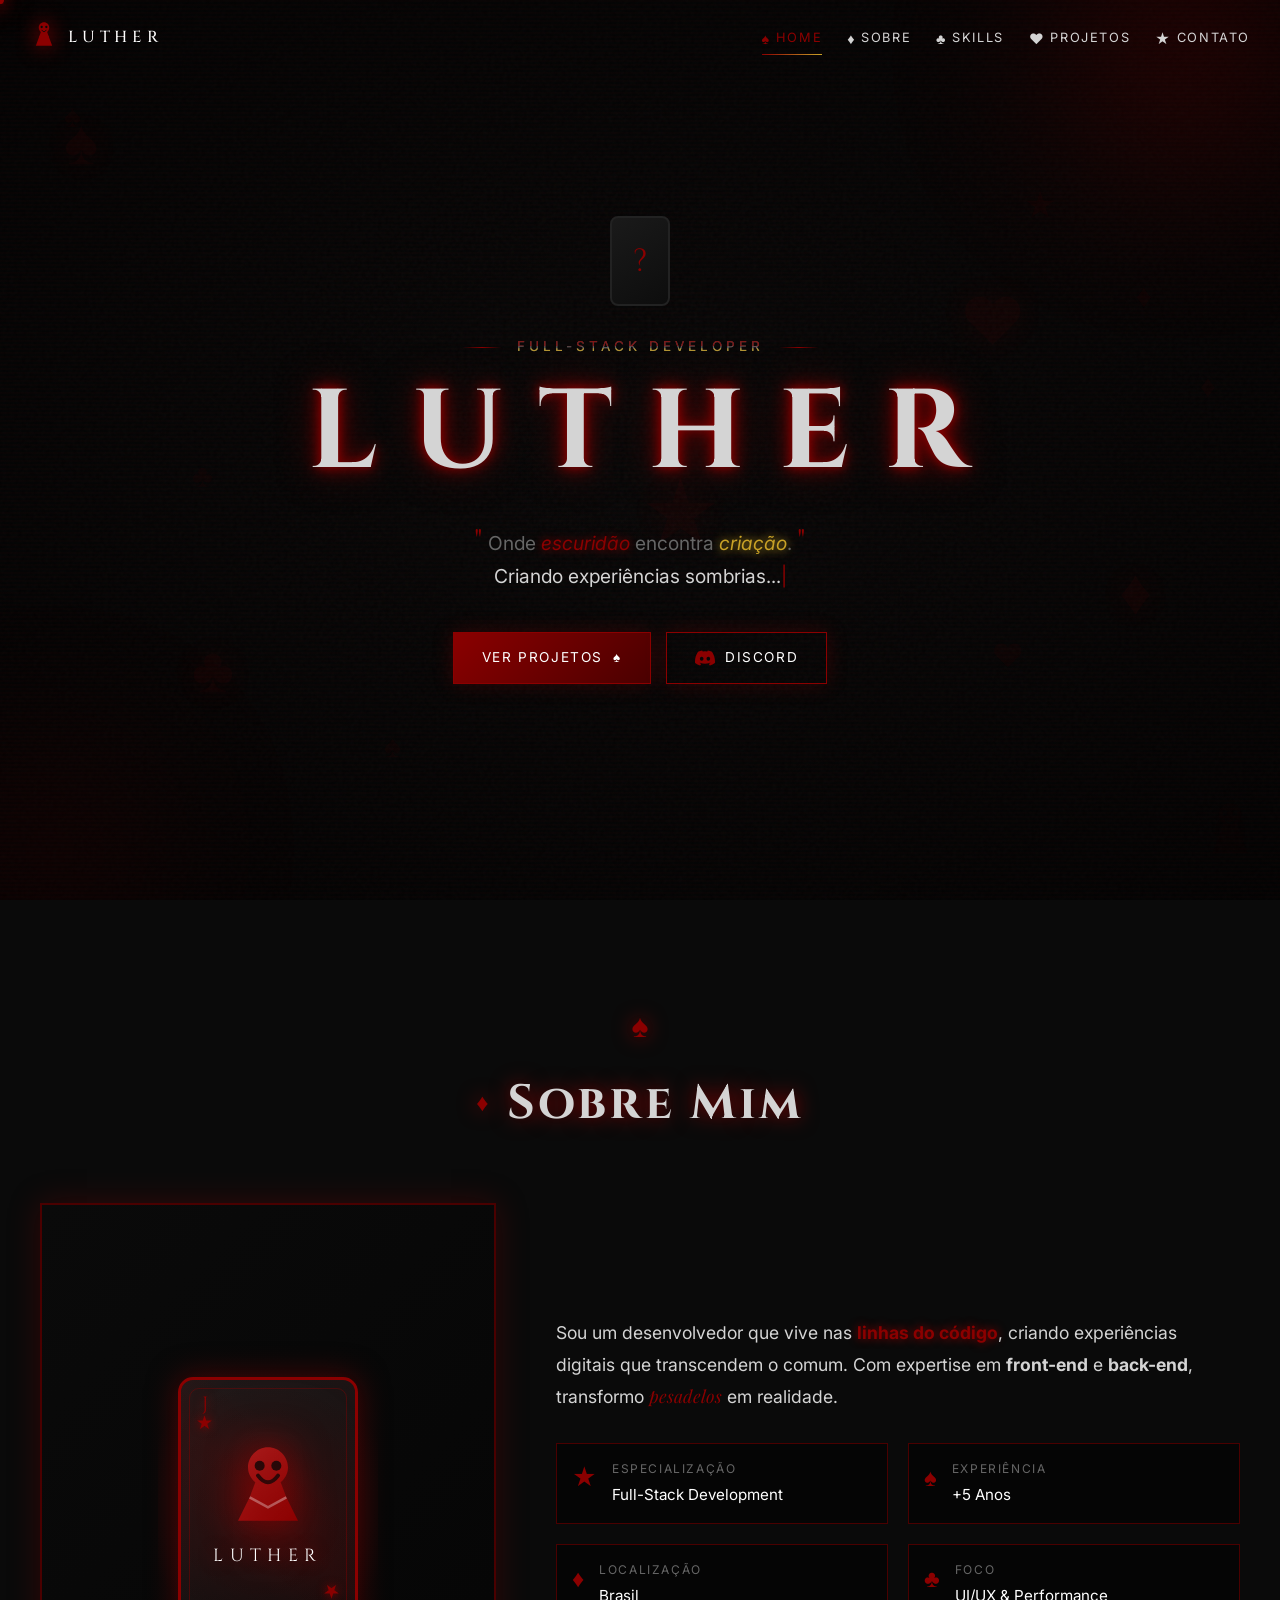
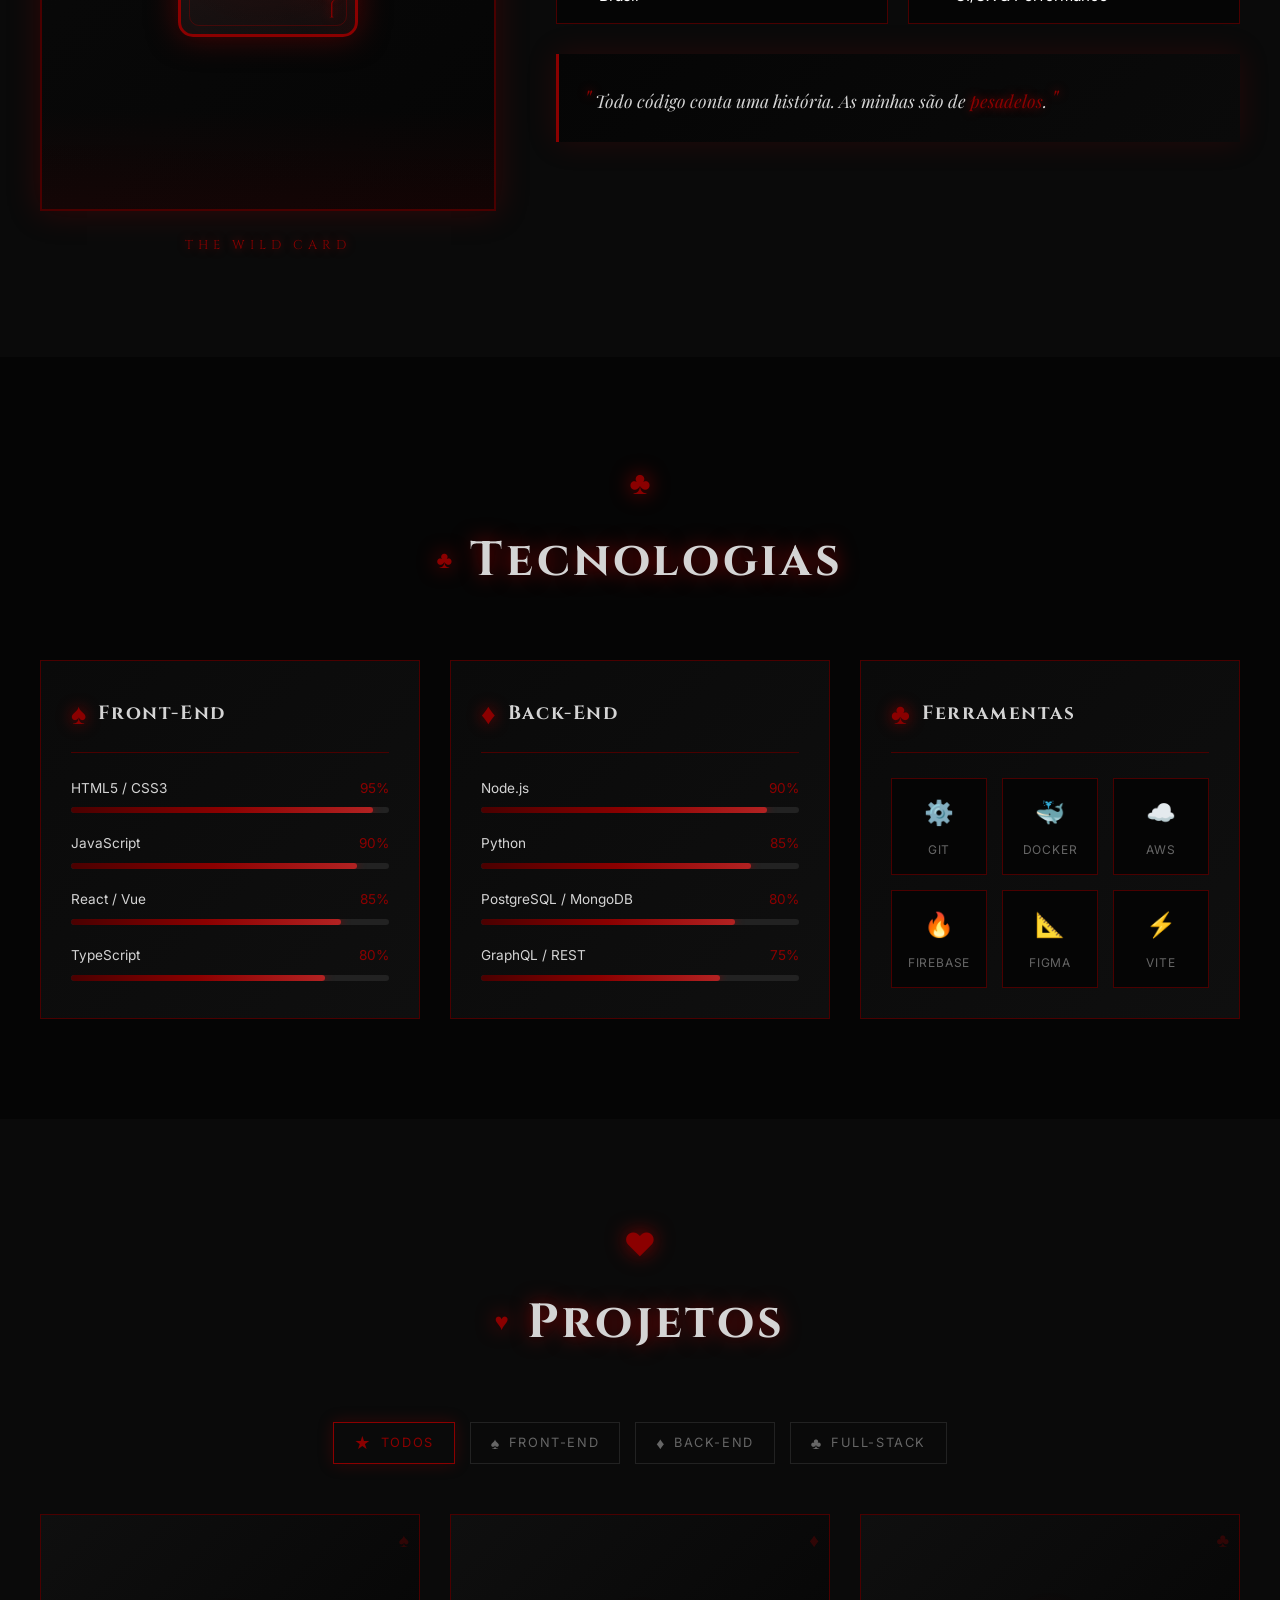
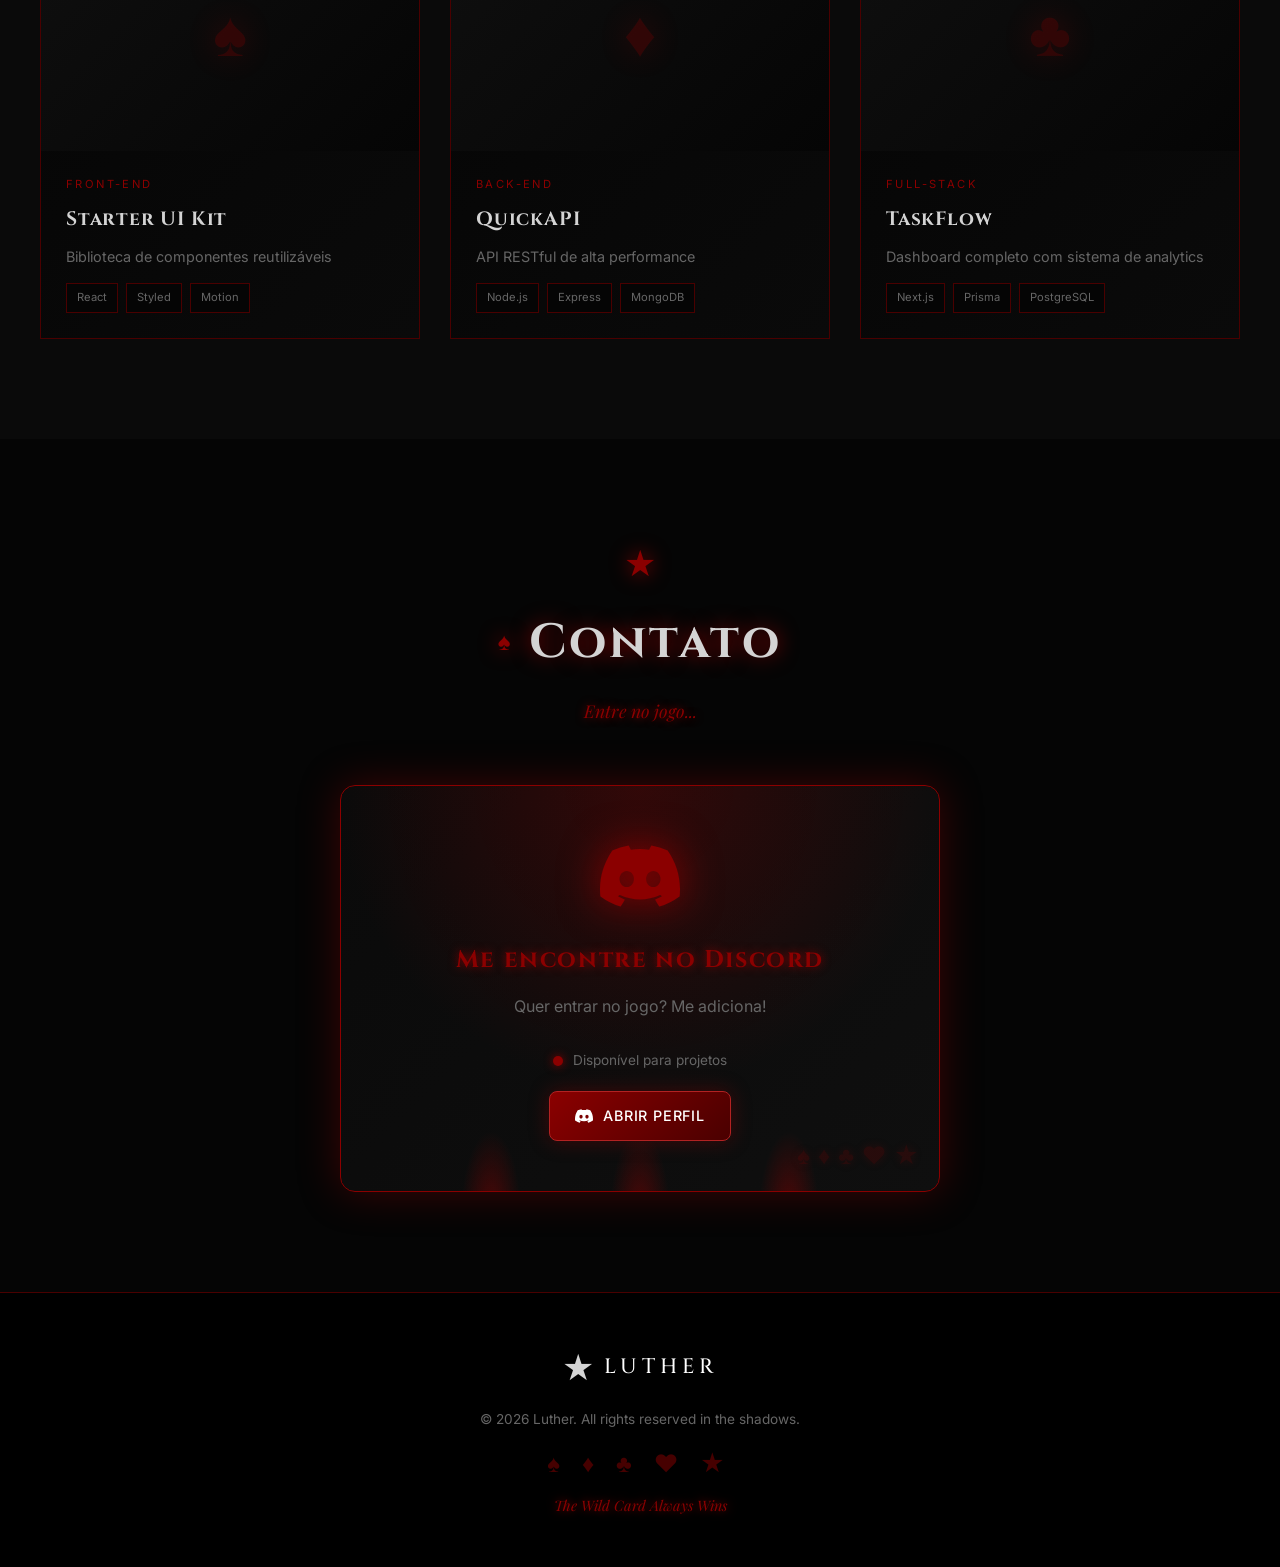
==== commit f288053f: "Add files via upload" ====
--- a/index.html
+++ b/index.html
@@ -303,7 +303,7 @@
 
                     <div class="about-text">
                         <p class="about-intro">
-                            Sou um desenvolvedor que vive nas <strong class="blood-text">sombras do código</strong>, 
+                            Sou um desenvolvedor que vive nas <strong class="blood-text">linhas do código</strong>, 
                             criando experiências digitais que transcendem o comum. Com expertise em 
                             <strong>front-end</strong> e <strong>back-end</strong>, transformo 
                             <em class="creepy-em">pesadelos</em> em realidade.
